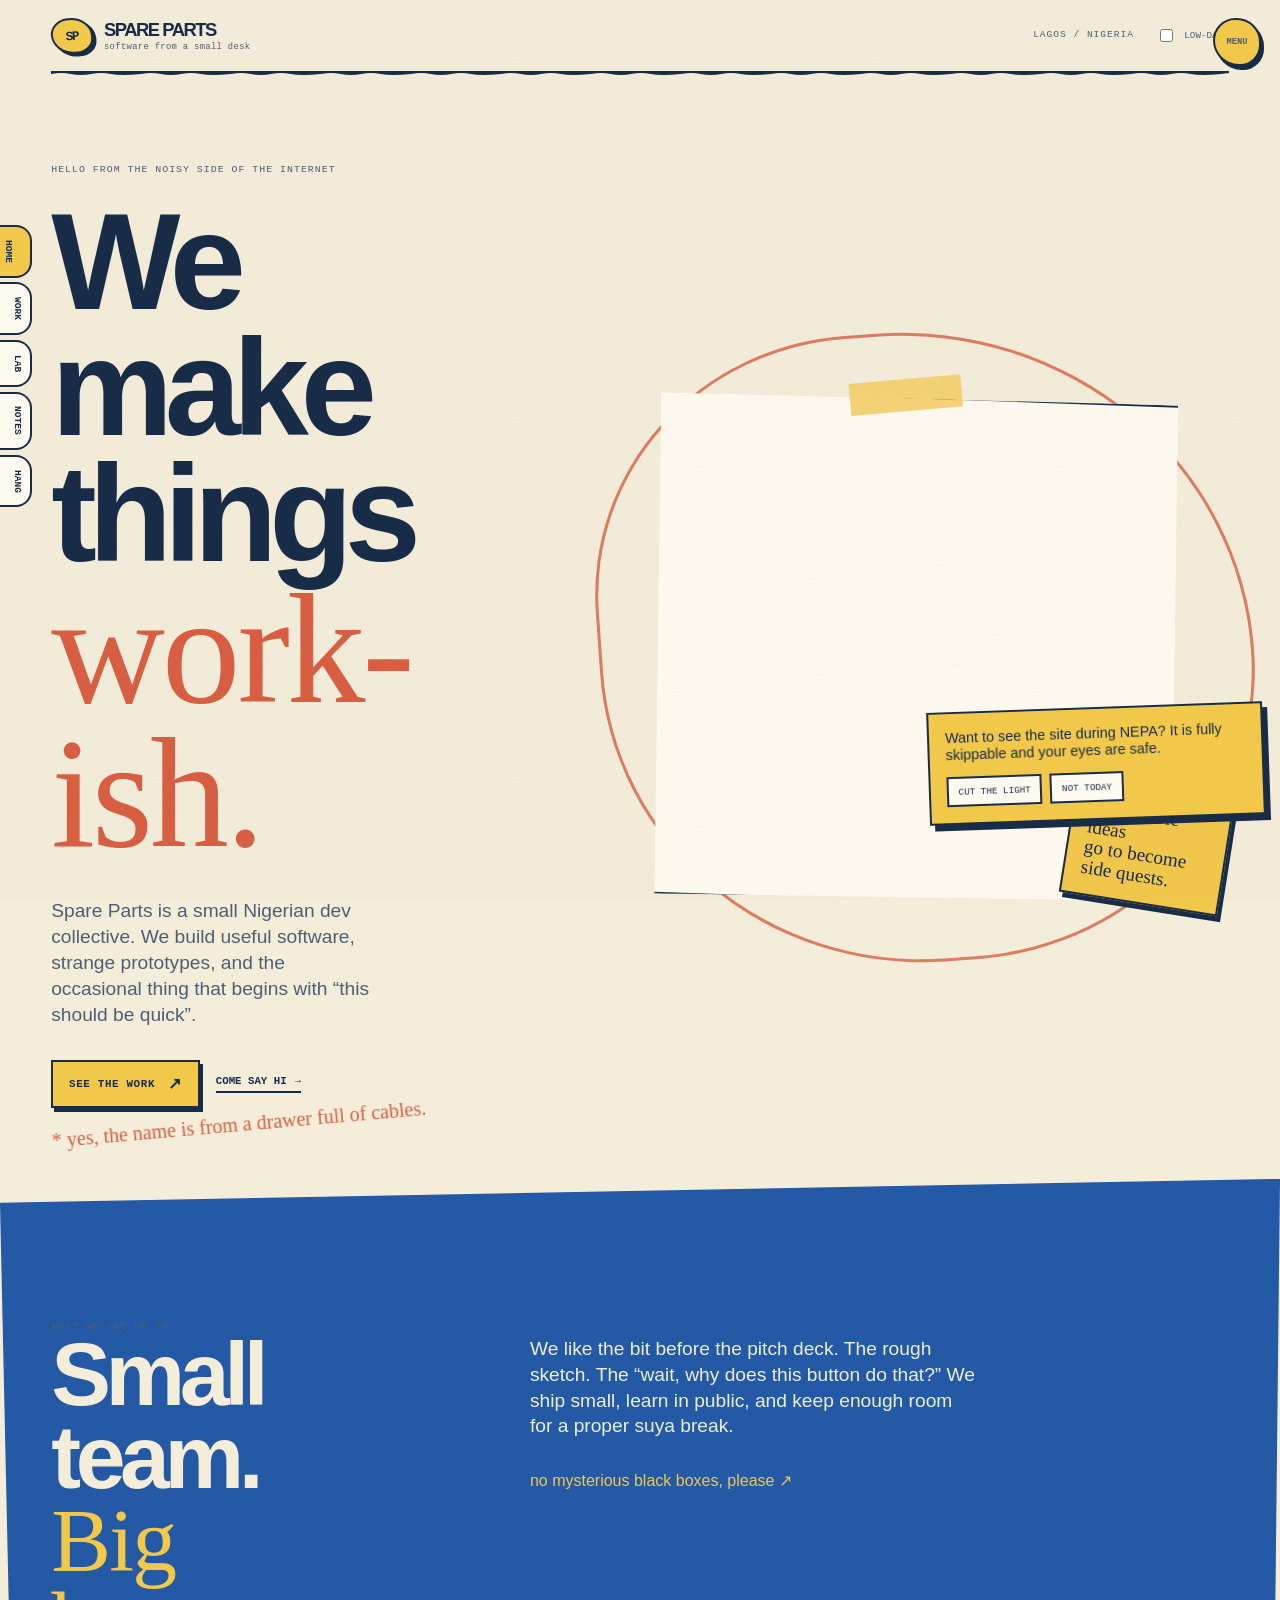
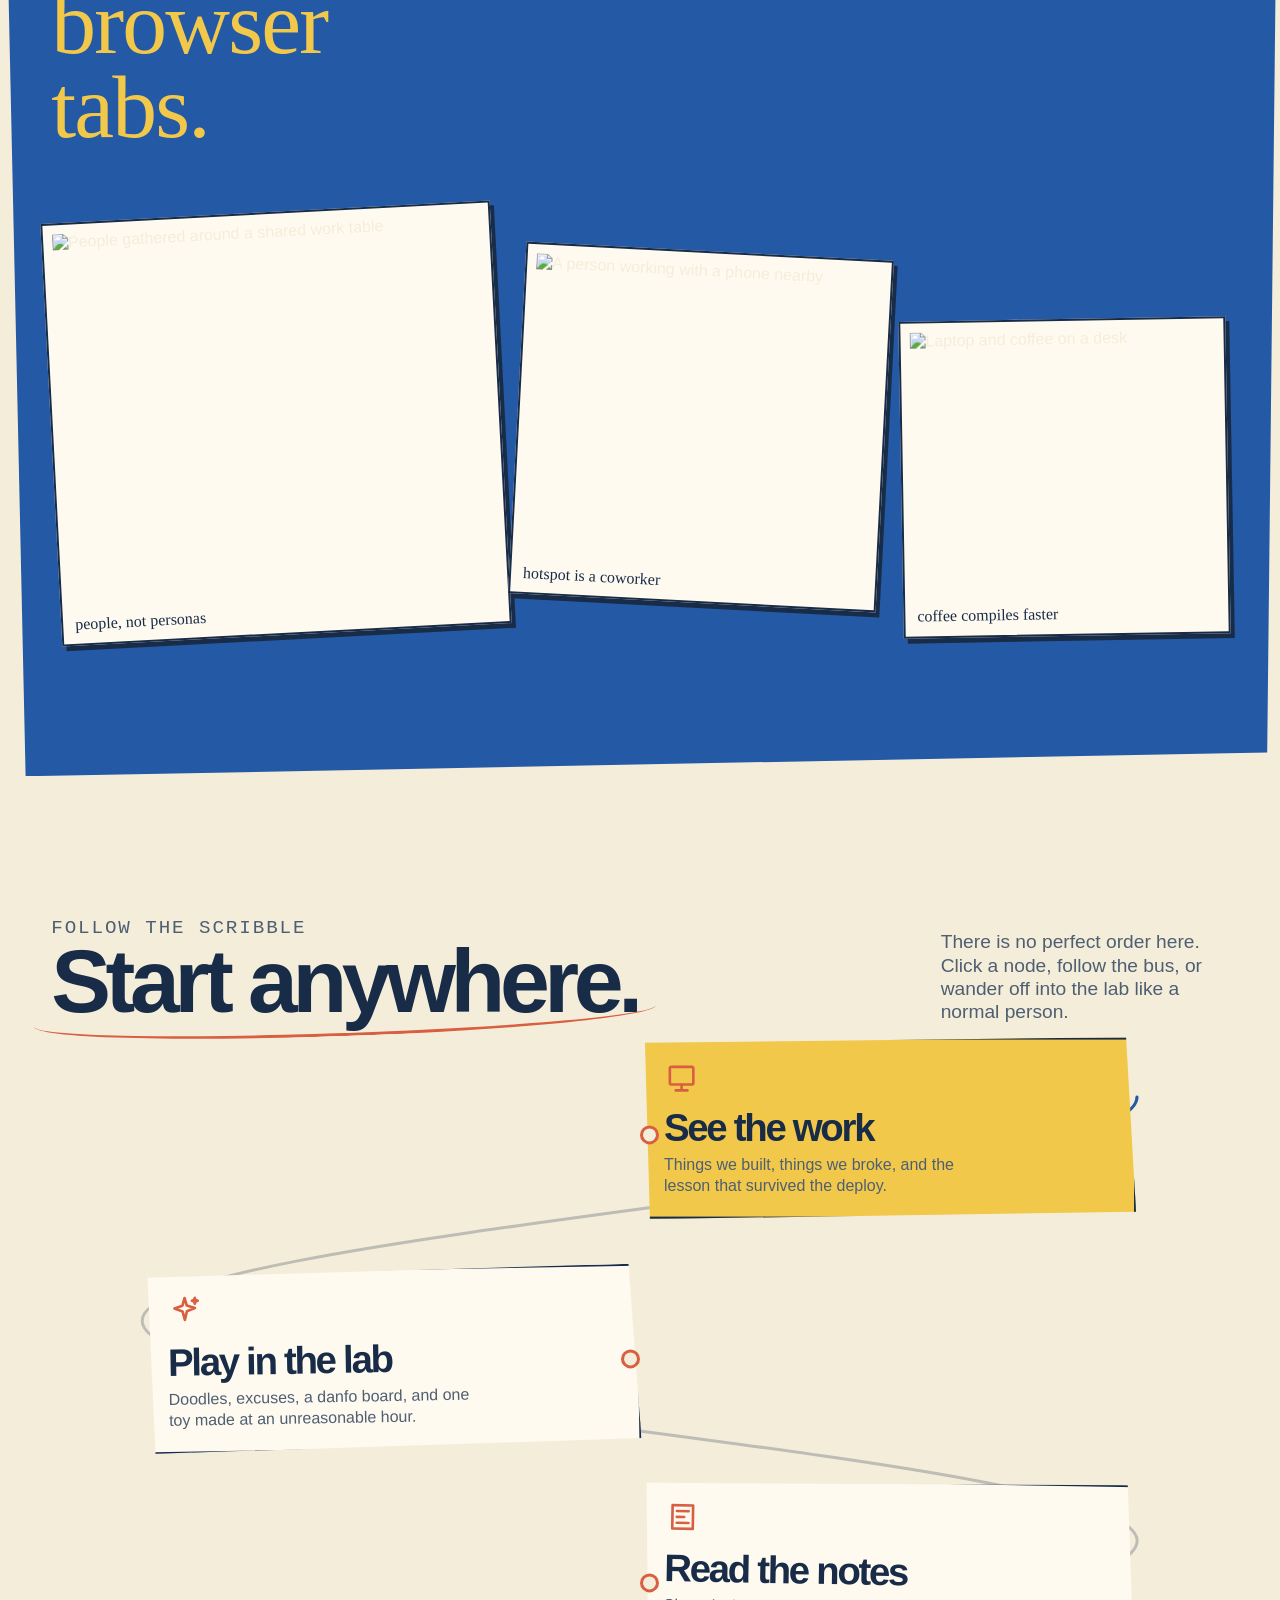
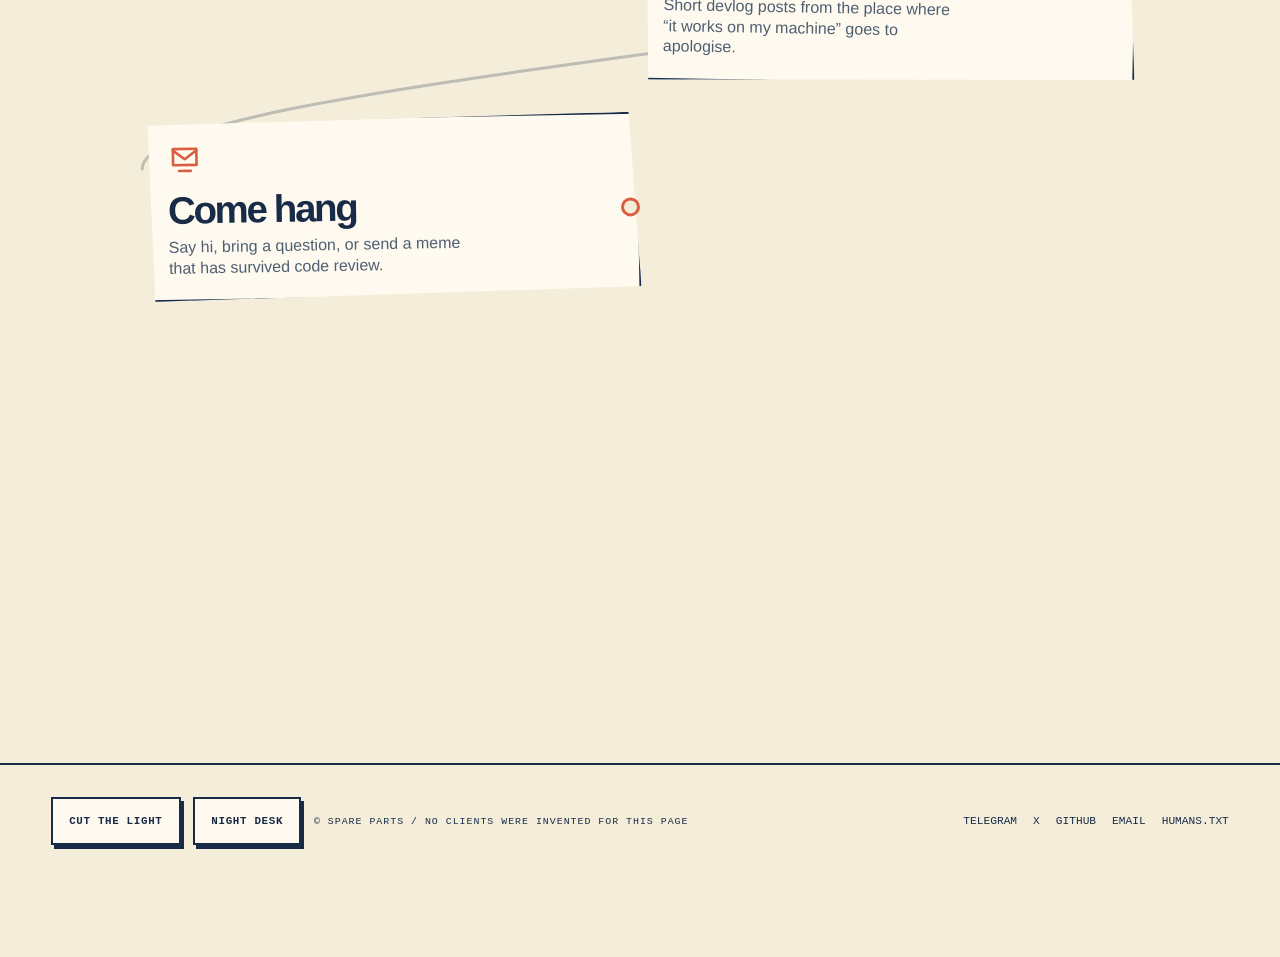
==== index.html @ e7345f29 "feat: add home page" ====
<!doctype html>
<html lang="en" data-page="home">
<head>
  <meta charset="utf-8">
  <meta name="viewport" content="width=device-width,initial-scale=1,viewport-fit=cover">

  <title>Spare Parts — a small dev collective</title>
  <meta name="description" content="Spare Parts is a small Nigerian dev collective making useful software and odd experiments.">
  <meta name="theme-color" content="#f5f1e8">
  <link rel="canonical" href="https://spareparts.dev/">

  <!-- Open Graph -->
  <meta property="og:type" content="website">
  <meta property="og:url" content="https://spareparts.dev/">
  <meta property="og:title" content="Spare Parts — software from a slightly messy desk">
  <meta property="og:description" content="A home on the internet for a small Nigerian dev collective.">
  <meta property="og:image" content="assets/media/photos/shared-table.webp">

  <!-- Twitter -->
  <meta name="twitter:card" content="summary_large_image">
  <meta name="twitter:title" content="Spare Parts — a small dev collective">
  <meta name="twitter:description" content="A home on the internet for a small Nigerian dev collective.">
  <meta name="twitter:image" content="assets/media/photos/shared-table.webp">

  <!-- Inline theme script — prevents flash of wrong theme -->
  <script>
    (function () {
      try {
        var KEY = "spare-parts:theme";
        var saved = localStorage.getItem(KEY);
        var system = matchMedia("(prefers-color-scheme: dark)").matches;
        var theme = (saved === "day" || saved === "night")
          ? saved
          : (system ? "night" : "day");
        document.documentElement.dataset.theme = theme;
        var meta = document.querySelector('meta[name="theme-color"]');
        if (meta) meta.setAttribute("content", theme === "night" ? "#0a0a0a" : "#f5f1e8");
        document.documentElement.classList.add("theme-ready");
      } catch (e) {}
    })();
  </script>

  <link rel="icon" href="assets/svg/mark.svg">
  <link rel="stylesheet" href="css/fonts.css">
  <link rel="stylesheet" href="css/tokens.css">
  <link rel="stylesheet" href="css/base.css">
  <link rel="stylesheet" href="css/layout.css">
  <link rel="stylesheet" href="css/components.css">
  <link rel="stylesheet" href="css/path.css">
  <link rel="stylesheet" href="css/nav.css">
  <link rel="stylesheet" href="css/doodles.css">

  <noscript>
    <style>
      .preloader { display: none !important; }
      .site-menu { display: none !important; }
      .data-media { display: none !important; }
    </style>
  </noscript>
</head>
<body>

  <svg class="svg-defs" aria-hidden="true" focusable="false" width="0" height="0" style="position:absolute">
    <defs>
      <filter id="roughen">
        <feTurbulence type="fractalNoise" baseFrequency=".025" numOctaves="2" result="noise"/>
        <feDisplacementMap in="SourceGraphic" in2="noise" scale="2"/>
      </filter>
    </defs>
  </svg>

  <div class="preloader" id="preloader" role="status" aria-live="polite">
    <div class="preloader__mark">SPARE PARTS</div>
    <p class="mono">booting the little desk</p>
  </div>

  <div class="site-grain" aria-hidden="true"></div>
  <a class="skip-link" href="#main">Skip to content</a>

  <header class="site-header">
    <a class="brand" href="index.html" aria-label="Spare Parts — home">
      <span class="brand-mark" aria-hidden="true">SP</span>
      <span>SPARE PARTS<small>software from a small desk</small></span>
    </a>
    <div class="header-aside">
      <span class="mono">LAGOS / NIGERIA</span>
      <label class="lowdata-control">
        <input id="lowDataToggle" type="checkbox">
        <span>low-data</span>
      </label>
      <button class="menu-button" id="menuButton" type="button"
              aria-expanded="false" aria-controls="siteMenu" aria-haspopup="true">
        menu
      </button>
    </div>
  </header>

  <nav class="tab-rail" aria-label="Main navigation">
    <a href="index.html" aria-current="page">home</a>
    <a href="work.html">work</a>
    <a href="lab.html">lab</a>
    <a href="notes.html">notes</a>
    <a href="hang.html">hang</a>
  </nav>

  <div class="site-menu" id="siteMenu" aria-hidden="true" role="dialog" aria-label="Site menu">
    <div class="site-menu__inner">
      <div>
        <p class="eyebrow">small dev collective / lagos</p>
        <p class="menu-intro">A desk, a few good people, and too many tabs open.</p>
      </div>
      <nav aria-label="Menu">
        <a href="index.html" aria-current="page">home</a>
        <a href="work.html">work</a>
        <a href="lab.html">lab</a>
        <a href="notes.html">notes</a>
        <a href="hang.html">hang</a>
      </nav>
      <div class="site-menu__footer">
        <span class="mono">built by humans / mostly after lunch</span>
        <a href="https://github.com/daddymaou/sparts" target="_blank" rel="noopener noreferrer">github ↗</a>
      </div>
    </div>
  </div>

  <main id="main" tabindex="-1">

    <!-- HERO -->
    <section class="container home-hero">
      <div class="home-hero__copy">
        <p class="eyebrow">hello from the noisy side of the internet</p>
        <h1>We make things <em>work-ish.</em></h1>
        <p class="body-copy">Spare Parts is a small Nigerian dev collective. We build useful software, strange prototypes, and the occasional thing that begins with “this should be quick”.</p>
        <div class="hero-actions">
          <a class="button button--primary magnetic" href="work.html">See the work <span aria-hidden="true">↗</span></a>
          <a class="text-link" href="hang.html">Come say hi <span aria-hidden="true">→</span></a>
        </div>
        <p class="margin-note">* yes, the name is from a drawer full of cables.</p>
      </div>
      <figure class="hero-photo">
        <div class="hero-photo__scribble"></div>
        <span class="hero-photo__tape"></span>
        <div class="hero-photo__frame">
          <video class="data-media"
                 data-src="assets/media/video/sorting-room.mp4"
                 poster="assets/media/posters/sorting-room.jpg"
                 muted loop playsinline preload="none"
                 aria-label="Muted video of a moving work surface">
            <noscript>
              <img src="assets/media/posters/sorting-room.jpg" alt="A moving work surface">
            </noscript>
          </video>
        </div>
        <figcaption class="hero-photo__note">the desk where<br>the sensible ideas<br>go to become side quests.</figcaption>
      </figure>
    </section>

    <!-- INTRO -->
    <section class="home-intro section-pad">
      <div class="container home-intro__grid">
        <div>
          <p class="eyebrow">what we are up to</p>
          <h2>Small team.<br><em>Big browser tabs.</em></h2>
        </div>
        <div class="home-intro__copy">
          <p class="body-copy">We like the bit before the pitch deck. The rough sketch. The “wait, why does this button do that?” We ship small, learn in public, and keep enough room for a proper suya break.</p>
          <p class="home-intro__scribble">no mysterious black boxes, please ↗</p>
        </div>
      </div>
      <div class="container home-media-strip">
        <figure>
          <img loading="lazy" src="assets/media/photos/shared-table.webp" width="1200" height="800" alt="People gathered around a shared work table">
          <figcaption>people, not personas</figcaption>
        </figure>
        <figure>
          <img loading="lazy" src="assets/media/photos/phone-hotspot.webp" width="1200" height="800" alt="A person working with a phone nearby">
          <figcaption>hotspot is a coworker</figcaption>
        </figure>
        <figure>
          <img loading="lazy" src="assets/media/photos/coffee-code.webp" width="1200" height="800" alt="Laptop and coffee on a desk">
          <figcaption>coffee compiles faster</figcaption>
        </figure>
      </div>
    </section>

    <!-- PATH / NODES -->
    <section class="container section-pad">
      <div class="page-hero__intro">
        <div>
          <p class="eyebrow">follow the scribble</p>
          <h2 class="scribble-underline">Start anywhere.</h2>
        </div>
        <p>There is no perfect order here. Click a node, follow the bus, or wander off into the lab like a normal person.</p>
      </div>

      <div class="path-wrap" id="pathWrap" tabindex="0" aria-label="Navigate the path">
        <svg class="path-svg" id="pathSvg" aria-hidden="true" focusable="false">
          <path class="path-line path-line--base" id="pathBase"></path>
          <path class="path-line path-line--progress" id="pathProgress"></path>
          <g class="path-bus" id="pathBus">
            <rect x="-18" y="-9" width="36" height="18" rx="4"></rect>
            <path d="M-11-3h4M-2-3h4M7-3h4M-12 7h4M8 7h4"></path>
            <circle cx="-9" cy="9" r="2.2"></circle>
            <circle cx="9" cy="9" r="2.2"></circle>
          </g>
        </svg>

        <div class="path-node" data-node="desk">
          <a class="path-node__card" href="work.html" aria-label="See the work">
            <div class="path-node__icon" aria-hidden="true">
              <svg viewBox="0 0 24 24"><rect x="4" y="5" width="16" height="12" rx="1"/><path d="M8 21h8M12 17v4"/></svg>
            </div>
            <h3>See the work</h3>
            <p>Things we built, things we broke, and the lesson that survived the deploy.</p>
          </a>
        </div>

        <div class="path-node" data-node="lab">
          <a class="path-node__card" href="lab.html" aria-label="Play in the lab">
            <div class="path-node__icon" aria-hidden="true">
              <svg viewBox="0 0 24 24"><path d="m12 3 1.5 5.2L19 10l-5.5 2.1L12 18l-1.5-5.9L5 10l5.5-1.8z"/><path d="m19 3 .5 1.5L21 5l-1.5.5L19 7l-.5-1.5L17 5l1.5-.5z"/></svg>
            </div>
            <h3>Play in the lab</h3>
            <p>Doodles, excuses, a danfo board, and one toy made at an unreasonable hour.</p>
          </a>
        </div>

        <div class="path-node" data-node="notes">
          <a class="path-node__card" href="notes.html" aria-label="Read the notes">
            <div class="path-node__icon" aria-hidden="true">
              <svg viewBox="0 0 24 24"><path d="M5 4h14v16H5z"/><path d="M8 8h8M8 12h5M8 16h8"/></svg>
            </div>
            <h3>Read the notes</h3>
            <p>Short devlog posts from the place where “it works on my machine” goes to apologise.</p>
          </a>
        </div>

        <div class="path-node" data-node="hang">
          <a class="path-node__card" href="hang.html" aria-label="Come hang">
            <div class="path-node__icon" aria-hidden="true">
              <svg viewBox="0 0 24 24"><path d="M4 5h16v11H4z"/><path d="m4 6 8 6 8-6M8 20h8"/></svg>
            </div>
            <h3>Come hang</h3>
            <p>Say hi, bring a question, or send a meme that has survived code review.</p>
          </a>
        </div>
      </div>
    </section>

  </main>

  <footer class="footer">
    <div class="footer__grid">
      <div class="footer__switches">
        <button class="button button--quiet" id="nepaToggle" type="button">cut the light</button>
        <button class="button button--quiet" id="themeToggle" type="button">night desk</button>
        <span class="mono">© spare parts / no clients were invented for this page</span>
      </div>
      <div class="footer__links">
        <a href="https://t.me/fwmoau" target="_blank" rel="noopener noreferrer">telegram</a>
        <a href="https://x.com/fwmaou" target="_blank" rel="noopener noreferrer">x</a>
        <a href="https://github.com/daddymaou/sparts" target="_blank" rel="noopener noreferrer">github</a>
        <a href="mailto:daddymaouu@gmail.com">email</a>
        <a href="humans.txt" rel="author">humans.txt</a>
      </div>
    </div>
  </footer>

  <script type="module" src="js/main.js"></script>
</body>
</html>
---- css/fonts.css ----
/* ================================================================= */
/* Fuzzy Bubbles — display font (headlines, preloader)               */
/* ================================================================= */

@font-face {
  font-family: "Fuzzy Bubbles";
  src: url("../fonts/fuzzy-bubbles.woff2") format("woff2");
  font-weight: 400;
  font-style: normal;
  font-display: swap;
  /* Latin-1 + Latin Extended-A + arrows (2190–21FF) */
  unicode-range:
    U+0000-00FF,
    U+0131,
    U+0152-0153,
    U+02BB-02BC,
    U+02C6,
    U+02DA,
    U+02DC,
    U+2000-206F,
    U+2070-209F,
    U+20A0-20CF,
    U+2100-214F,
    U+2190-21FF,
    U+2200-22FF;
}

@font-face {
  font-family: "Fuzzy Bubbles";
  src: url("../fonts/fuzzy-bubbles-700.woff2") format("woff2");
  font-weight: 700;
  font-style: normal;
  font-display: swap;
  unicode-range:
    U+0000-00FF,
    U+0131,
    U+0152-0153,
    U+02BB-02BC,
    U+02C6,
    U+02DA,
    U+02DC,
    U+2000-206F,
    U+2070-209F,
    U+20A0-20CF,
    U+2100-214F,
    U+2190-21FF,
    U+2200-22FF;
}

/* ================================================================= */
/* Gochi Hand — handwritten accent (em, figcaptions, scribbles)       */
/* ================================================================= */

@font-face {
  font-family: "Gochi Hand";
  src: url("../fonts/gochi-hand.woff2") format("woff2");
  font-weight: 400;
  font-style: normal;
  font-display: swap;
}

/* ================================================================= */
/* Nunito — body copy                                                 */
/* ================================================================= */

@font-face {
  font-family: "Nunito";
  src: url("../fonts/nunito.woff2") format("woff2");
  font-weight: 400;
  font-style: normal;
  /* Body copy: `optional` avoids FOUT and CLS. */
  font-display: optional;
}

@font-face {
  font-family: "Nunito";
  src: url("../fonts/nunito-700.woff2") format("woff2");
  font-weight: 700;
  font-style: normal;
  font-display: optional;
}

/* ================================================================= */
/* Martian Mono — code, eyebrows, small labels                        */
/* ================================================================= */

@font-face {
  font-family: "Martian Mono";
  src: url("../fonts/martian-mono.woff2") format("woff2");
  font-weight: 400;
  font-style: normal;
  font-display: swap;
}

/*
 * If martian-mono.woff2 is a variable font covering 400–700,
 * replace the above with:
 *
 *   @font-face {
 *     font-family: "Martian Mono";
 *     src: url("../fonts/martian-mono.woff2") format("woff2-variations");
 *     font-weight: 100 900;
 *     font-style: normal;
 *     font-display: swap;
 *   }
 *
 * Otherwise add an explicit 700 file:
 *
 *   @font-face {
 *     font-family: "Martian Mono";
 *     src: url("../fonts/martian-mono-700.woff2") format("woff2");
 *     font-weight: 700;
 *     font-display: swap;
 *   }
 */
---- css/tokens.css ----
/* ================================================================= */
/* Design tokens                                                     */
/* ================================================================= */

:root {
  color-scheme: light;

  /* ----------------------------------------------------------------- */
  /* Palette — light (day)                                             */
  /* ----------------------------------------------------------------- */

  --cream: #f4edda;
  --cream-soft: #ecf0ed;

  --paper: #fffaf0;
  --paper-deep: #e4d6b8;

  --ink: #182c48;
  --ink-soft: #4e5f72;

  --blue: #2459a6;
  --blue-dark: #16366c;

  --yellow: #f2c84b;
  --clay: #d95f42;
  --pink: #ed9b9e;
  --green: #8eae73;

  --line: rgba(24, 44, 72, 0.25);

  /* ----------------------------------------------------------------- */
  /* Fixed-contrast pairs — text that sits on saturated backgrounds.   */
  /* These do NOT change between themes; the background colors do.     */
  /* ----------------------------------------------------------------- */

  --on-yellow: #182c48;
  --on-pink: #182c48;
  --on-green: #182c48;
  --on-blue: #f4edda;

  /* ----------------------------------------------------------------- */
  /* Typography                                                        */
  /* ----------------------------------------------------------------- */

  --display: "Fuzzy Bubbles", "Trebuchet MS", sans-serif;
  --hand: "Gochi Hand", "Comic Sans MS", cursive;
  --body: "Nunito", "Trebuchet MS", sans-serif;
  --mono: "Martian Mono", "Courier New", monospace;

  /* ----------------------------------------------------------------- */
  /* Spacing + layout                                                  */
  /* ----------------------------------------------------------------- */

  --gutter: clamp(1.1rem, 4vw, 5rem);
  --max: 1380px;

  /* Optional spacing scale — adopt incrementally. */
  --space-xs: 0.4rem;
  --space-sm: 0.8rem;
  --space-md: 1.2rem;
  --space-lg: 2rem;
  --space-xl: 3rem;
  --space-2xl: 5rem;

  /* ----------------------------------------------------------------- */
  /* Motion                                                            */
  /* ----------------------------------------------------------------- */

  --ease: cubic-bezier(0.16, 1, 0.3, 1);
  --dur-fast: 0.2s;
  --dur: 0.35s;
  --dur-slow: 0.65s;

  /* ----------------------------------------------------------------- */
  /* Z-index scale (adopt incrementally across files)                  */
  /* ----------------------------------------------------------------- */

  --z-grain: 40;
  --z-header: 50;
  --z-tab-rail: 55;
  --z-menu: 58;
  --z-menu-button: 60;
  --z-readout: 70;
  --z-prompt: 80;
  --z-power-panel: 90;
  --z-nepa-overlay: 100;
  --z-terminal: 120;
  --z-preloader: 200;
}

/* ================================================================= */
/* Night theme                                                       */
/* ================================================================= */

:root[data-theme="night"] {
  color-scheme: dark;

  --cream: #182331;
  --cream-soft: #cbd5dd;

  --paper: #223247;
  --paper-deep: #111c2a;

  --ink: #f8e9c7;
  --ink-soft: #b4c0ca;

  --blue: #83b3e9;
  --blue-dark: #b0cff0;

  --yellow: #f2c84b;
  --clay: #f08666;
  --pink: #e8a0a6;
  --green: #abc985;

  --line: rgba(248, 233, 199, 0.24);
}

/* ================================================================= */
/* NEPA mode — layered on top of the current theme                   */
/* ================================================================= */

body.nepa {
  color-scheme: dark;

  --cream: #0e1722;
  --cream-soft: #b8c2ca;

  --paper: #162435;
  --paper-deep: #0b121c;

  --ink: #e7dbc0;
  --ink-soft: #99a7b1;

  --blue: #6c96c7;
  --blue-dark: #a2bedf;

  --yellow: #e8bd56;
  --clay: #cf6c52;
  --pink: #b57480;
  --green: #6b8a58;

  --line: rgba(231, 219, 192, 0.22);
}

/*
 * NEPA also needs to override the <html> background, because
 * `html { background: var(--cream) }` uses the :root value.
 * :has() is supported in all modern browsers (2023+).
 */
html:has(body.nepa) {
  --cream: #0e1722;
  background: #0e1722;
}

/* ================================================================= */
/* Reference: what NOT to include                                    */
/* ================================================================= */

/*
 * Do NOT add a `--rough: url("#roughen")` token unless you actually
 * apply `filter: var(--rough)` somewhere. HTML elements do not
 * reliably support SVG filter references in most browsers, and
 * unused tokens are confusing.
 *
 * Do NOT add per-theme `--on-yellow` overrides. Text on yellow is
 * always dark; the yellow background itself may shift, but the
 * contrast pair is fixed.
 */
---- css/base.css ----
/* ================================================================= */
/* View transitions (Chromium-only, opt-in)                          */
/* ================================================================= */

/*
 * Enables smooth cross-document transitions on navigation.
 * Removing this restores the default instant page loads.
 * If you see "AbortError: Transition was skipped" in the console,
 * delete this block.
 */
@view-transition {
  navigation: auto;
}

/* ================================================================= */
/* Horizontal overflow safety — prevents scroll on ALL pages         */
/* ================================================================= */

html {
  overflow-x: hidden;   /* fallback for older browsers */
  overflow-x: clip;     /* modern — doesn't break position: fixed */
}

body {
  overflow-x: hidden;   /* fallback */
  overflow-x: clip;     /* modern */
  max-width: 100%;
}

/* ================================================================= */
/* Reset                                                              */
/* ================================================================= */

*,
*::before,
*::after {
  box-sizing: border-box;
}

html {
  -webkit-text-size-adjust: 100%;
  scroll-behavior: auto; /* JS controls smooth scroll explicitly */
  background: var(--cream);
}

body {
  margin: 0;
  background-color: var(--cream);
  color: var(--ink);
  font-family: var(--body);
}

html.theme-ready body {
  transition: background-color 0.4s, color 0.4s;
}

/* iOS-safe scroll lock while menus/modals are open. */
body.is-locked {
  position: fixed;
  width: 100%;
  overflow: hidden;
}

a {
  color: inherit;
  text-decoration: none;
}

button,
input,
textarea,
select {
  font: inherit;
}

input,
textarea,
select {
  /* Prevent iOS Safari from zooming on focus. */
  font-size: max(16px, 1rem);
}

button {
  color: inherit;
  cursor: pointer;
}

img,
video {
  display: block;
  max-width: 100%;
  height: auto;
}

::selection {
  background: var(--yellow);
  color: var(--ink);
}

:focus-visible {
  outline: 3px solid var(--clay);
  outline-offset: 3px;
}

/* ================================================================= */
/* Typography                                                         */
/* ================================================================= */

h1,
h2,
h3,
p,
figure,
blockquote,
pre,
ul,
ol,
dl,
dd,
hr,
fieldset {
  margin: 0;
}

h1,
h2,
h3 {
  font-family: var(--display);
  font-weight: 700;
  line-height: 0.92;
  letter-spacing: -0.06em;
}

h2 {
  font-size: clamp(3rem, 7vw, 7.6rem);
}

em {
  font-family: var(--hand);
  font-style: normal;
  font-weight: 400;
  letter-spacing: -0.02em;
}

/* ================================================================= */
/* Layout helpers                                                     */
/* ================================================================= */

.container {
  width: min(calc(100% - 2 * var(--gutter)), var(--max));
  margin-inline: auto;
}

.section-pad {
  padding-block: clamp(4.5rem, 11vw, 11rem);
}

/* ================================================================= */
/* Typographic utilities                                              */
/* ================================================================= */

.eyebrow,
.mono {
  font-family: var(--mono);
  font-size: 0.62rem;
  line-height: 1.35;
  letter-spacing: 0.1em;
  text-transform: uppercase;
}

.eyebrow {
  color: var(--ink-soft);
}

.body-copy {
  max-width: 50ch;
  font-size: clamp(1.05rem, 1.5vw, 1.35rem);
  line-height: 1.35;
}

.scribble-underline {
  position: relative;
  display: inline-block;
}

.scribble-underline::after {
  content: "";
  position: absolute;
  left: -3%;
  right: -3%;
  bottom: -0.15em;
  height: 0.45em;
  border-bottom: 3px solid var(--clay);
  border-radius: 50%;
  transform: rotate(-2deg);
}

/* ================================================================= */
/* Accessibility helpers                                              */
/* ================================================================= */

.sr-only,
.skip-link,
.visually-hidden {
  position: absolute;
  width: 1px;
  height: 1px;
  padding: 0;
  margin: -1px;
  overflow: hidden;
  clip-path: inset(50%);
  white-space: nowrap;
  border: 0;
}

.skip-link:focus {
  width: auto;
  height: auto;
  margin: 1rem;
  padding: 0.7rem 1rem;
  clip-path: none;
  background: var(--ink);
  color: var(--cream);
  z-index: 100;
}

/* ================================================================= */
/* Site grain (decorative)                                            */
/* ================================================================= */

.site-grain {
  position: fixed;
  inset: 0;
  z-index: 40;
  pointer-events: none;
  opacity: 0.06;
  background-image: url("data:image/svg+xml,%3Csvg xmlns='http://www.w3.org/2000/svg' width='180' height='180'%3E%3Cfilter id='n'%3E%3CfeTurbulence type='fractalNoise' baseFrequency='.75' numOctaves='3' stitchTiles='stitch'/%3E%3C/filter%3E%3Crect width='100%25' height='100%25' filter='url(%23n)'/%3E%3C/svg%3E");
  mix-blend-mode: multiply;
}

@supports not (mix-blend-mode: multiply) {
  .site-grain {
    display: none;
  }
}

/* ================================================================= */
/* SVG defs sprite                                                    */
/* ================================================================= */

.svg-defs {
  position: absolute;
  width: 0;
  height: 0;
  overflow: hidden;
}

/* ================================================================= */
/* Preloader                                                          */
/* ================================================================= */

.preloader {
  position: fixed;
  inset: 0;
  z-index: 200;
  display: grid;
  place-items: center;
  background: var(--cream);
  transition: opacity 0.4s, visibility 0.4s;
}

:root[data-theme="night"] .preloader {
  background: var(--ink);
}

.preloader.is-done {
  opacity: 0;
  visibility: hidden;
  pointer-events: none;
}

.preloader__mark {
  font: 700 clamp(2rem, 7vw, 6rem) / 0.8 var(--display);
  color: var(--blue);
  transform: rotate(-4deg);
  animation: drop 0.7s var(--ease) both;
}

.preloader p {
  position: absolute;
  bottom: 2rem;
  color: var(--ink-soft);
}

@keyframes drop {
  from {
    opacity: 0;
    transform: translateY(-30px) rotate(-12deg);
  }
  to {
    opacity: 1;
    transform: rotate(-4deg);
  }
}

/* ================================================================= */
/* Reduced motion                                                     */
/* ================================================================= */

@media (prefers-reduced-motion: reduce) {
  *,
  *::before,
  *::after {
    animation-duration: 0.01ms !important;
    animation-iteration-count: 1 !important;
    transition-duration: 0.01ms !important;
    scroll-behavior: auto !important;
  }

  .site-grain {
    display: none;
  }
}
---- css/layout.css ----
/* ================================================================= */
/* Site header                                                       */
/* ================================================================= */

.site-header {
  /* FIXED: was `positionrelative` (missing colon) */
  position: relative;
  z-index: 50;
  width: min(calc(100% - 2 * var(--gutter)), var(--max));
  margin-inline: auto;
  padding-block: 1.1rem;
  display: flex;
  align-items: center;
  justify-content: space-between;
  border-bottom: 2px solid var(--ink);
}

/* Wavy hand-drawn border via pseudo-element — predictable sizing. */
.site-header::after {
  content: "";
  position: absolute;
  left: 0;
  right: 0;
  bottom: -4px;
  height: 4px;
  pointer-events: none;
  background: url("data:image/svg+xml,%3Csvg xmlns='http://www.w3.org/2000/svg' width='90' height='4'%3E%3Cpath d='M0 2Q10 0 20 2T40 2T60 2T90 2' fill='none' stroke='%23182c48' stroke-width='2'/%3E%3C/svg%3E") repeat-x;
}

.brand {
  display: flex;
  align-items: center;
  gap: 0.7rem;
  font: 700 1.15rem var(--display);
  letter-spacing: -0.08em;
}

.brand-mark {
  width: 2.6rem;
  height: 2.25rem;
  display: grid;
  place-items: center;
  background: var(--yellow);
  border: 2px solid var(--ink);
  border-radius: 45% 55% 42% 58%;
  transform: rotate(-5deg);
  font: 700 0.8rem var(--mono);
  box-shadow: 3px 3px 0 var(--ink);
}

.brand small {
  display: block;
  font: 400 0.55rem var(--mono); /* bumped from .48rem for legibility */
  letter-spacing: 0.04em;
  color: var(--ink-soft);
  margin-top: 0.1rem;
}

.header-aside {
  display: flex;
  align-items: center;
  gap: 1.4rem;
  color: var(--ink-soft);
}

.header-aside .mono {
  font-size: 0.6rem; /* bumped from .55rem */
}

/* ================================================================= */
/* Home hero                                                         */
/* ================================================================= */

.home-hero {
  /* vh fallback first, then svh override for modern browsers. */
  min-height: calc(100vh - 6rem);
  min-height: calc(100svh - 6rem);
  display: grid;
  grid-template-columns: minmax(0, 0.9fr) minmax(0, 1.1fr);
  align-items: center;
  gap: clamp(2rem, 6vw, 7rem);
  padding-block: clamp(3rem, 7vw, 7rem) 3rem;
}

.home-hero__copy {
  position: relative;
  z-index: 2;
}

.home-hero__copy h1 {
  font-size: clamp(4.5rem, 10.7vw, 11.8rem);
  max-width: 9ch;
  margin: 1.4rem 0 2rem;
  overflow-wrap: break-word;
}

.home-hero__copy h1 em {
  color: var(--clay);
  font-size: 1.15em;
}

.home-hero__copy .body-copy {
  color: var(--ink-soft);
  max-width: 30ch;
}

.hero-actions {
  display: flex;
  align-items: center;
  gap: 1rem;
  flex-wrap: wrap;
  margin-top: 2rem;
}

/* ================================================================= */
/* Hero photo                                                        */
/* ================================================================= */

.hero-photo {
  position: relative;
  min-height: 34rem;
  transform: rotate(2deg);
}

.hero-photo__frame {
  position: absolute;
  inset: 4% 8% 3% 4%;
  background: var(--paper);
  border: 2px solid var(--ink);
  padding: 0.8rem;
  box-shadow: 8px 9px 0 var(--ink);
  clip-path: polygon(1% 1%, 98% 0, 100% 98%, 3% 100%);
}

.hero-photo__frame img,
.hero-photo__frame video {
  width: 100%;
  height: 100%;
  object-fit: cover;
  filter: saturate(0.8) contrast(1.05);
}

.hero-photo__tape {
  position: absolute;
  z-index: 3;
  width: 7rem;
  height: 2rem;
  background: rgba(242, 200, 75, 0.7);
  top: 1%;
  left: 36%;
  transform: rotate(-7deg);
  mix-blend-mode: multiply;
}

.hero-photo__note {
  position: absolute;
  z-index: 4;
  right: -1%;
  bottom: 4%;
  width: 10rem;
  padding: 1rem;
  background: var(--yellow);
  border: 2px solid var(--ink);
  transform: rotate(7deg);
  box-shadow: 4px 5px 0 var(--ink);
  font: 1.2rem / 1.05 var(--hand);
}

.hero-photo__scribble {
  position: absolute;
  inset: -8% -4%;
  z-index: -1;
  border: 3px solid var(--clay);
  border-radius: 43% 57% 48% 52%;
  transform: rotate(-6deg);
  opacity: 0.8;
}

.margin-note {
  font: 1.25rem var(--hand);
  color: var(--clay);
  transform: rotate(-5deg);
}

/* ================================================================= */
/* Home intro (blue banner)                                          */
/* ================================================================= */

.home-intro {
  position: relative;
  background: var(--blue);
  color: var(--cream);
  clip-path: polygon(0 2%, 100% 0, 99% 98%, 2% 100%);
}

.home-intro__grid {
  display: grid;
  grid-template-columns: 0.7fr 1.3fr;
  gap: clamp(2rem, 8vw, 10rem);
  align-items: start;
}

.home-intro h2 { max-width: 12ch; }
.home-intro h2 em { color: var(--yellow); }

.home-intro__copy { padding-top: 1rem; }

.home-intro .body-copy {
  max-width: 42ch;
  /* Was #ecf0ed — keep if you don't have a token; use var(--cream-soft) if you add one. */
  color: #ecf0ed;
}

.home-intro__scribble {
  margin-top: 2rem;
  color: var(--yellow);
}

/* ================================================================= */
/* Media strip                                                       */
/* ================================================================= */

.home-media-strip {
  display: grid;
  grid-template-columns: 1.1fr 0.9fr 0.8fr;
  gap: 1rem;
  margin-top: 4rem;
  align-items: end;
}

.home-media-strip figure {
  position: relative;
  background: var(--paper);
  border: 2px solid var(--ink);
  padding: 0.55rem;
  box-shadow: 4px 5px 0 var(--ink);
}

.home-media-strip figure:nth-child(1) { transform: rotate(-3deg); }
.home-media-strip figure:nth-child(2) { transform: rotate(3deg); margin-bottom: 2rem; }
.home-media-strip figure:nth-child(3) { transform: rotate(-1deg); }

.home-media-strip img,
.home-media-strip video {
  width: 100%;
  aspect-ratio: 1.15;
  object-fit: cover;
}

.home-media-strip figcaption {
  padding: 0.6rem 0.2rem 0.1rem;
  font: 1rem var(--hand);
  color: var(--ink);
}

/* ================================================================= */
/* Page hero                                                         */
/* ================================================================= */

.page-hero {
  padding-block: clamp(4rem, 11vw, 10rem) 5rem;
  position: relative;
}

.page-hero h1 {
  font-size: clamp(5rem, 12vw, 13rem);
  max-width: 8ch;
  margin-top: 1rem;
  overflow-wrap: break-word;
}

.page-hero h1 em { color: var(--clay); }

.page-hero__intro {
  display: flex;
  justify-content: space-between;
  /* FIXED: `end` → `flex-end` for broader support. */
  align-items: flex-end;
  gap: 2rem;
}

.page-hero__intro p {
  max-width: 27ch;
  color: var(--ink-soft);
  font-size: 1.2rem;
  line-height: 1.2;
}

/* ================================================================= */
/* Grids used by notes / projects / hang                             */
/* ================================================================= */

.notes-grid {
  display: grid;
  grid-template-columns: repeat(12, 1fr);
  gap: 1.4rem;
}

.hang-grid {
  display: grid;
  grid-template-columns: 1fr 1.1fr;
  gap: clamp(2rem, 8vw, 9rem);
  align-items: start;
}

/* ================================================================= */
/* Footer                                                            */
/* ================================================================= */

.footer {
  padding: 2rem var(--gutter) 7rem;
  border-top: 2px solid var(--ink);
  position: relative;
}

.footer__grid {
  width: min(100%, var(--max));
  margin-inline: auto;
  display: flex;
  justify-content: space-between;
  align-items: center;
  gap: 2rem;
}

.footer__switches {
  display: flex;
  align-items: center;
  gap: 0.8rem;
  flex-wrap: wrap;
}

.footer__links {
  display: flex;
  gap: 1rem;
  flex-wrap: wrap;
  font: 0.7rem var(--mono);
  text-transform: uppercase;
}

/* ================================================================= */
/* Responsive                                                        */
/* ================================================================= */

@media (max-width: 900px) {
  /* Projects: switch to single column earlier than 767px. */
  .project-card,
  .project-card:nth-child(2),
  .project-card:nth-child(3),
  .project-card:nth-child(4) {
    grid-column: 1 / -1;
    margin-top: 0;
    transform: rotate(var(--tilt, 0deg));
  }

  /* Notes: two per row on tablet. */
  .note-card { grid-column: span 6; }
}

@media (max-width: 767px) {
  .header-aside .mono { display: none; }

  .home-hero {
    grid-template-columns: 1fr;
    min-height: auto;
    padding-block: 4rem 3rem;
  }

  .hero-photo { min-height: 24rem; }

  .home-intro__grid,
  .hang-grid { grid-template-columns: 1fr; }

  .home-media-strip { grid-template-columns: 1fr 1fr; }

  .home-media-strip figure:first-child { grid-column: span 2; }
  .home-media-strip figure:nth-child(2) { margin-bottom: 0; }

  .page-hero__intro { display: block; }
  .page-hero__intro p { margin-top: 1.5rem; }

  .footer__grid { display: block; }
  .footer__links { margin-top: 1.5rem; }

  /* Notes: one per row on phone. */
  .note-card { grid-column: span 12; }
}
---- css/components.css ----
/* ================================================================= */
/* Buttons                                                           */
/* ================================================================= */

.button {
  min-height: 3rem;
  display: inline-flex;
  align-items: center;
  justify-content: center;
  gap: 0.8rem;
  padding: 0.75rem 1rem;
  border: 2px solid var(--ink);
  font: 700 0.68rem var(--mono);
  text-transform: uppercase;
  letter-spacing: 0.06em;
  transition: transform 0.35s var(--ease), background-color 0.2s;
  box-shadow: 3px 4px 0 var(--ink);
}

.button:hover {
  transform: translate(-2px, -2px) rotate(-1deg);
}

.button--primary {
  background: var(--yellow);
  color: var(--on-yellow);
}

.button--quiet {
  background: var(--paper);
  color: var(--ink);
}

.button--outline {
  background: transparent;
  color: var(--ink);
}

.button span {
  font-size: 1rem;
}

/* ================================================================= */
/* Text link                                                         */
/* ================================================================= */

.text-link {
  display: inline-flex;
  align-items: center;
  gap: 0.5rem;
  border-bottom: 2px solid currentColor;
  padding-bottom: 0.2rem;
  font: 700 0.67rem var(--mono);
  text-transform: uppercase;
}

.text-link:hover {
  color: var(--clay);
}

/* ================================================================= */
/* Magnetic buttons — reads --mx / --my from motion.js               */
/* ================================================================= */

.magnetic {
  transform: translate(var(--mx, 0px), var(--my, 0px));
  transition: transform 0.18s ease-out;
  will-change: transform;
}

.button.magnetic:hover {
  transform: translate(var(--mx, 0px), var(--my, 0px)) rotate(-1deg);
}

/* ================================================================= */
/* Tape card                                                         */
/* ================================================================= */

.tape-card {
  position: relative;
  background: var(--paper);
  border: 2px solid var(--ink);
  padding: 1rem;
  box-shadow: 6px 7px 0 var(--ink);
  clip-path: polygon(0 1%, 98% 0, 100% 97%, 2% 100%);
}

.tape-card::before {
  content: "";
  position: absolute;
  z-index: 2;
  top: -1rem;
  left: 30%;
  width: 5rem;
  height: 1.7rem;
  background: rgba(242, 200, 75, 0.72);
  transform: rotate(-4deg);
  mix-blend-mode: multiply;
}

/* ================================================================= */
/* Project grid + cards                                              */
/* ================================================================= */

.project-grid {
  display: grid;
  grid-template-columns: repeat(12, 1fr);
  gap: 2rem;
  align-items: start;
}

.project-card {
  grid-column: span 6;
  position: relative;
  cursor: pointer;
  transition: transform 0.4s var(--ease);
  /* Tilt is applied by motion.js via --tilt. */
  transform: rotate(var(--tilt, 0deg));
}

.project-card:nth-child(2) {
  margin-top: 4rem;
}

.project-card:nth-child(3) {
  grid-column: 3 / span 5;
}

.project-card:nth-child(4) {
  grid-column: 8 / span 5;
  margin-top: 3rem;
}

.project-card:hover {
  transform: rotate(var(--tilt, 0deg)) translateY(-0.6rem);
}

.project-card:focus-visible {
  outline: 3px solid var(--clay);
  outline-offset: 6px;
}

.project-card__media {
  background: var(--paper-deep);
  padding: 0.5rem;
  margin-bottom: 1rem;
}

.project-card__media img,
.project-card__media video {
  width: 100%;
  aspect-ratio: 1.3;
  object-fit: cover;
  border: 1px solid var(--line);
}

.project-card h3 {
  font: 700 clamp(1.8rem, 3vw, 3rem) / 0.9 var(--display);
  margin-bottom: 0.7rem;
  overflow-wrap: break-word;
}

.project-card p {
  color: var(--ink-soft);
  line-height: 1.25;
  max-width: 32ch;
}

.project-link-note {
  display: block;
  margin-top: 1rem;
  color: var(--clay);
  font-size: 0.55rem;
}

/* ================================================================= */
/* Tag row                                                           */
/* ================================================================= */

.tag-row {
  display: flex;
  gap: 0.4rem;
  flex-wrap: wrap;
  margin-top: 1rem;
}

.tag {
  padding: 0.35rem 0.55rem;
  border: 1px solid var(--ink);
  border-radius: 47% 53% 45% 55%;
  font: 0.58rem var(--mono);
  text-transform: uppercase;
  background: var(--paper-deep);
  color: var(--ink);
}

/* ================================================================= */
/* Project dialog                                                    */
/* ================================================================= */

.project-dialog {
  width: min(680px, calc(100% - 2rem));
  border: 2px solid var(--ink);
  background: var(--paper);
  color: var(--ink);
  padding: 0;
  box-shadow: 10px 12px 0 var(--ink);
}

.project-dialog::backdrop {
  background: rgba(24, 44, 72, 0.55);
}

.project-dialog__inner {
  padding: 2rem;
}

.dialog-close {
  float: right;
  border: 2px solid var(--ink);
  background: var(--yellow);
  color: var(--on-yellow);
  width: 2.5rem;
  height: 2.5rem;
  font: 1.2rem var(--display);
  transition: transform 0.2s var(--ease);
}

.dialog-close:hover {
  transform: rotate(6deg) scale(1.05);
}

.dialog-close:focus-visible {
  outline: 3px solid var(--ink);
  outline-offset: 3px;
}

.project-dialog h2 {
  font-size: clamp(2.8rem, 7vw, 5rem);
  margin: 2rem 0 1rem;
  overflow-wrap: break-word;
}

.project-dialog p {
  font-size: 1.1rem;
  line-height: 1.35;
  color: var(--ink-soft);
  max-width: 48ch;
  margin-top: 1rem;
}

/* ================================================================= */
/* Filter pills (notes)                                              */
/* ================================================================= */

.sticker-filter {
  display: flex;
  gap: 0.6rem;
  flex-wrap: wrap;
  margin: 2rem 0;
}

.sticker-filter button {
  border: 2px solid var(--ink);
  background: var(--yellow);
  color: var(--on-yellow);
  border-radius: 47% 53% 55% 45%;
  padding: 0.45rem 0.8rem;
  font: 700 0.62rem var(--mono);
  text-transform: uppercase;
  transform: rotate(-2deg);
  transition: transform 0.2s var(--ease), background-color 0.2s;
}

.sticker-filter button:nth-child(2n) {
  transform: rotate(2deg);
  background: var(--pink);
  color: var(--on-pink);
}

.sticker-filter button[aria-pressed="true"] {
  background: var(--ink);
  color: var(--cream);
  transform: rotate(0) scale(1.06);
}

.sticker-filter button:focus-visible {
  outline: 3px solid var(--clay);
  outline-offset: 3px;
}

/* ================================================================= */
/* Note cards                                                        */
/* ================================================================= */

.note-card {
  grid-column: span 4;
  min-height: 17rem;
  padding: 1.3rem;
  background: var(--paper);
  border: 2px solid var(--ink);
  box-shadow: 5px 6px 0 var(--ink);
  transform: rotate(-1deg);
  transition: transform 0.3s var(--ease);
  cursor: pointer;
}

.note-card:nth-child(2n) {
  transform: rotate(2deg);
  background: var(--yellow);
  color: var(--on-yellow);
}

.note-card:nth-child(3n) {
  transform: rotate(-3deg);
  background: var(--pink);
  color: var(--on-pink);
}

.note-card:hover {
  transform: translateY(-0.5rem);
}

.note-card:focus-visible {
  outline: 3px solid var(--clay);
  outline-offset: 6px;
}

.note-card h3 {
  font-size: clamp(1.8rem, 3vw, 3rem);
  margin: 1rem 0;
  overflow-wrap: break-word;
}

.note-card p {
  color: inherit;
  opacity: 0.85;
  line-height: 1.35;
}

.note-card__meta {
  font: 0.6rem var(--mono);
  text-transform: uppercase;
}

.note-card__read {
  display: inline-block;
  margin-top: 1.3rem;
  border-bottom: 2px solid currentColor;
  font: 0.65rem var(--mono);
  text-transform: uppercase;
}

/* ================================================================= */
/* Photo contact sheet                                               */
/* ================================================================= */

.photo-contact-sheet {
  margin-top: 7rem;
  border-top: 2px solid var(--ink);
  padding-top: 1.2rem;
}

.photo-contact-sheet > div {
  display: grid;
  grid-template-columns: repeat(5, 1fr);
  gap: 0.8rem;
  margin-top: 1rem;
}

.photo-contact-sheet figure {
  background: var(--paper);
  border: 2px solid var(--ink);
  padding: 0.35rem;
  transform: rotate(-1deg);
  transition: transform 0.3s var(--ease);
}

.photo-contact-sheet figure:nth-child(3n) {
  transform: rotate(1.5deg);
}

.photo-contact-sheet figure:nth-child(4n) {
  transform: rotate(-2deg);
}

.photo-contact-sheet figure:hover {
  transform: rotate(0) scale(1.03);
}

.photo-contact-sheet img {
  width: 100%;
  aspect-ratio: 1;
  object-fit: cover;
}

.photo-contact-sheet figcaption {
  font: 0.72rem var(--hand);
  padding: 0.35rem 0.15rem;
  color: var(--ink);
}

/* ================================================================= */
/* Reading sheet                                                     */
/* ================================================================= */

.reading-sheet {
  max-width: 72ch;
  margin: 3rem auto;
  background: var(--paper);
  padding: clamp(1.5rem, 6vw, 5rem);
  border: 2px solid var(--ink);
  box-shadow: 7px 8px 0 var(--ink);
  background-image: url("data:image/svg+xml,%3Csvg xmlns='http://www.w3.org/2000/svg' width='40' height='40'%3E%3Cpath d='M0 39.5h40' stroke='%23182c48' stroke-opacity='.08'/%3E%3C/svg%3E");
}

.reading-sheet[hidden] {
  display: none;
}

.reading-sheet h2 {
  font-size: clamp(3rem, 7vw, 6rem);
  margin: 1rem 0 2rem;
  overflow-wrap: break-word;
}

.reading-sheet p {
  font-size: 1.18rem;
  line-height: 1.55;
  color: var(--ink-soft);
  margin-top: 1.3rem;
}

.reading-sheet .eyebrow {
  color: var(--clay);
  font-family: var(--mono);
  font-size: 0.62rem;
  text-transform: uppercase;
  letter-spacing: 0.1em;
}

/* ================================================================= */
/* Terminal                                                          */
/* ================================================================= */

.terminal {
  position: fixed;
  inset: 8% 8%;
  z-index: 120;
  display: none;
  flex-direction: column;
  background: #111a25;
  color: #dbe8da;
  border: 3px solid var(--yellow);
  box-shadow: 12px 14px 0 var(--ink);
  font-family: var(--mono);
}

.terminal.is-open {
  display: flex;
}

.terminal__bar {
  display: flex;
  justify-content: space-between;
  padding: 0.7rem;
  border-bottom: 1px solid #536579;
  color: var(--yellow);
  font-size: 0.65rem;
}

.terminal__output {
  overflow: auto;
  overflow-wrap: anywhere;
  word-break: break-word;
  flex: 1;
  padding: 1rem;
  white-space: pre-wrap;
  font-size: 0.75rem;
  line-height: 1.5;
}

.terminal__form {
  display: flex;
  gap: 0.5rem;
  border-top: 1px solid #536579;
  padding: 0.8rem;
}

.terminal__form span {
  color: var(--yellow);
}

.terminal__input {
  flex: 1;
  border: 0;
  background: transparent;
  color: #fff;
  outline: 0;
  font: inherit;
}

.terminal__input:focus-visible {
  outline: 2px dashed var(--yellow);
  outline-offset: 4px;
}

.terminal__hint {
  padding: 0.4rem 0.8rem;
  color: #8494a1;
  font-size: 0.58rem;
}

/* ================================================================= */
/* Contact form                                                      */
/* ================================================================= */

.contact-form {
  background: var(--paper);
  border: 2px solid var(--ink);
  padding: clamp(1.2rem, 4vw, 3rem);
  box-shadow: 7px 8px 0 var(--ink);
}

.contact-form .field {
  display: grid;
  gap: 0.4rem;
  margin-bottom: 1.2rem;
}

.contact-form label {
  font: 0.62rem var(--mono);
  text-transform: uppercase;
  color: var(--ink-soft);
}

.contact-form input,
.contact-form textarea,
.danfo-input {
  width: 100%;
  border: 0;
  border-bottom: 2px solid var(--ink);
  background: transparent;
  padding: 0.6rem 0;
  color: var(--ink);
  outline: 0;
}

.contact-form input:focus,
.contact-form textarea:focus {
  border-color: var(--clay);
}

.contact-form input:focus-visible,
.contact-form textarea:focus-visible,
.danfo-input:focus-visible {
  outline: 2px solid var(--clay);
  outline-offset: 2px;
}

.contact-form small {
  display: block;
  color: var(--clay);
  min-height: 1rem;
  font-size: 0.78rem;
}

/* ================================================================= */
/* Contact channel picker (revealed after valid submit)              */
/* ================================================================= */

.contact-channels {
  margin-top: 1.5rem;
  padding-top: 1.5rem;
  border-top: 2px dashed var(--line);
}

.contact-channels[hidden] {
  display: none;
}

.contact-channels__row {
  display: grid;
  grid-template-columns: repeat(2, 1fr);
  gap: 0.7rem;
  margin-top: 0.9rem;
}

@media (min-width: 480px) {
  .contact-channels__row {
    grid-template-columns: repeat(4, 1fr);
  }
}

.contact-channel {
  display: flex;
  flex-direction: column;
  align-items: center;
  justify-content: center;
  gap: 0.35rem;
  padding: 0.9rem 0.5rem;
  background: var(--paper);
  border: 2px solid var(--ink);
  border-radius: 0.6rem;
  box-shadow: 3px 3px 0 var(--ink);
  font: 700 0.62rem var(--mono);
  text-transform: uppercase;
  color: var(--ink);
  text-decoration: none;
  cursor: pointer;
  transition:
    transform 0.2s var(--ease),
    box-shadow 0.2s var(--ease),
    background-color 0.2s;
}

.contact-channel:hover {
  transform: translate(-2px, -2px);
  box-shadow: 5px 5px 0 var(--ink);
  background: var(--yellow);
  color: var(--on-yellow);
}

.contact-channel:focus-visible {
  outline: 3px solid var(--clay);
  outline-offset: 3px;
}

.contact-channel__icon {
  font-size: 1.3rem;
  line-height: 1;
}

/* Per-channel accent colors */
#channelWhatsApp {
  background: var(--green);
  color: var(--on-green);
}

#channelTelegram {
  background: var(--blue);
  color: var(--on-blue);
}

#channelX {
  background: var(--ink);
  color: var(--cream);
}

#channelEmail {
  background: var(--yellow);
  color: var(--on-yellow);
}

/* ================================================================= */
/* Map doodle                                                        */
/* ================================================================= */

.map-doodle {
  min-height: 24rem;
  border: 2px solid var(--ink);
  background: var(--green);
  position: relative;
  overflow: hidden;
  clip-path: polygon(5% 0, 95% 4%, 100% 90%, 2% 100%);
}

.map-doodle svg {
  position: absolute;
  inset: 8% 14%;
  width: 72%;
  height: 78%;
  fill: var(--yellow);
  stroke: var(--ink);
  stroke-width: 2;
}

.map-doodle__pin {
  position: absolute;
  left: 55%;
  top: 55%;
  font: 2rem var(--hand);
  color: var(--clay);
  transform: rotate(-8deg);
}

.map-note {
  margin-top: 1.5rem;
}

/* ================================================================= */
/* Responsive                                                        */
/* ================================================================= */

@media (max-width: 900px) {
  .project-card,
  .project-card:nth-child(2),
  .project-card:nth-child(3),
  .project-card:nth-child(4) {
    grid-column: 1 / -1;
    margin-top: 0;
  }

  .note-card {
    grid-column: span 6;
  }
}

@media (max-width: 767px) {
  .photo-contact-sheet > div {
    grid-template-columns: repeat(2, 1fr);
  }

  .note-card {
    grid-column: span 12;
  }

  .dialog-close {
    float: none;
    display: block;
    margin-left: auto;
    margin-bottom: 1rem;
  }
}
/* ================================================================= */
/* 404 page                                                          */
/* ================================================================= */

.error-hero {
  padding-block: clamp(4rem, 11vw, 10rem) 3rem;
}

.error-doodle {
  margin-top: 3rem;
  max-width: 32rem;
}

.error-doodle svg {
  width: 100%;
  height: auto;
  fill: none;
  stroke: var(--ink);
  stroke-width: 3;
  stroke-linecap: round;
  stroke-linejoin: round;
  filter: url("#roughen");
}

.error-link {
  display: block;
  color: inherit;
  text-decoration: none;
  transition: transform 0.3s var(--ease);
}

.error-link:hover {
  transform: translateY(-0.4rem);
}

.error-link:focus-visible {
  outline: 3px solid var(--clay);
  outline-offset: 4px;
}

.error-link figcaption {
  transition: color 0.2s;
}

.error-link:hover figcaption {
  color: var(--clay);
}
---- css/path.css ----
/* ================================================================= */
/* Path wrapper                                                      */
/* ================================================================= */

.path-wrap {
  position: relative;
  min-height: 75rem;
}

.path-svg {
  position: absolute;
  inset: 0;
  width: 100%;
  height: 100%;
  overflow: visible;
  pointer-events: none;
}

.path-line {
  fill: none;
  stroke-linecap: round;
  stroke-linejoin: round;
  stroke-width: 3;
}

.path-line--base {
  stroke: var(--line);
  stroke-dasharray: 2 13; /* dotted */
}

.path-line--progress {
  stroke: var(--blue);
  /*
   * NOTE: Do NOT set stroke-dasharray here.
   * JS computes the full length and uses stroke-dashoffset to
   * reveal the line progressively. Setting a fixed dasharray here
   * would break the reveal animation.
   */
}

/* ================================================================= */
/* Bus                                                               */
/* ================================================================= */

.path-bus {
  fill: var(--yellow);
  stroke: var(--ink);
  stroke-width: 1.5;
  transform-box: fill-box;
  transform-origin: center;
}

.path-bus path {
  fill: none;
  stroke: var(--ink);
  stroke-width: 1.5;
  stroke-linecap: round;
}

.path-bus circle {
  fill: var(--ink);
  stroke: none;
}

/* ================================================================= */
/* Path nodes                                                        */
/* ================================================================= */

.path-node {
  position: relative;
  z-index: 1;
  min-height: 14rem;
  display: grid;
  grid-template-columns: 1fr 1fr;
  align-items: center;
}

.path-node:nth-child(even) .path-node__card {
  grid-column: 2;
}

/* ================================================================= */
/* Node card — irregular shape without clipping the focus ring       */
/* ================================================================= */

.path-node__card {
  position: relative;
  width: min(100% - 2rem, 31rem);
  padding: 1.4rem 1.5rem;
  background: transparent; /* painted by ::before so clip-path doesn't clip focus */
  border: 0;
  box-shadow: none;
  cursor: pointer;
  transition: transform 0.4s var(--ease);
  /* NO clip-path here — keep the focus ring visible. */
}

/* Painted irregular card behind the content. */
.path-node__card::before {
  content: "";
  position: absolute;
  inset: 0;
  background: var(--paper);
  border: 2px solid var(--ink);
  box-shadow: 5px 6px 0 var(--blue);
  clip-path: polygon(1% 3%, 98% 0, 100% 96%, 2% 100%);
  z-index: -1;
  transition: background-color 0.2s;
}

.path-node:nth-child(odd) .path-node__card {
  justify-self: end;
  transform: rotate(-1deg);
}

.path-node:nth-child(even) .path-node__card {
  justify-self: start;
  transform: rotate(1deg);
}

/* Bumped specificity so hover beats nth-child. */
.path-node .path-node__card:hover,
.path-node.is-active .path-node__card {
  transform: translateY(-0.4rem) rotate(0);
}

.path-node .path-node__card:hover::before,
.path-node.is-active .path-node__card::before {
  background: var(--yellow);
}

.path-node__card:focus-visible {
  outline: 3px solid var(--clay);
  outline-offset: 4px;
}

/* Connection dot — lives on the parent so the card's clip-path
   doesn't hide it. */
.path-node::after {
  content: "";
  position: absolute;
  width: 1.2rem;
  height: 1.2rem;
  border: 3px solid var(--clay);
  border-radius: 50%;
  background: var(--cream);
  top: 50%;
  transform: translateY(-50%);
  pointer-events: none;
  z-index: 2;
}

.path-node:nth-child(odd)::after {
  right: 50%;
  /* sit just outside the card edge */
  margin-right: 0;
}

.path-node:nth-child(even)::after {
  left: 50%;
}

/* ================================================================= */
/* Node content                                                      */
/* ================================================================= */

.path-node__icon {
  width: 2.2rem;
  height: 2.2rem;
  color: var(--clay);
  margin-bottom: 1rem;
}

.path-node__icon svg {
  width: 100%;
  height: 100%;
  fill: none;
  stroke: currentColor;
  stroke-width: 1.8;
  stroke-linecap: round;
  stroke-linejoin: round;
}

.path-node h3 {
  font: 700 clamp(1.8rem, 3vw, 3.2rem) / 0.9 var(--display);
  margin-bottom: 0.6rem;
}

.path-node p {
  color: var(--ink-soft);
  line-height: 1.3;
  max-width: 34ch;
}

/* ================================================================= */
/* Debug dots                                                        */
/* ================================================================= */

.debug-dot {
  position: absolute;
  z-index: 3;
  width: 0.6rem;
  height: 0.6rem;
  border-radius: 50%;
  background: var(--clay);
  transform: translate(-50%, -50%);
  pointer-events: none;
}

/* ================================================================= */
/* Responsive                                                        */
/* ================================================================= */

@media (max-width: 767px) {
  .path-wrap {
    min-height: 120rem;
  }

  /*
   * Keep the SVG full-width. JS places points at x=16 on mobile;
   * shrinking the SVG to 2px wide breaks the path scaling.
   */
  .path-svg {
    /* no width override — stays 100% */
  }

  .path-node {
    display: block;
    min-height: 18rem;
    padding-left: 3rem;
  }

  .path-node:nth-child(even) .path-node__card,
  .path-node:nth-child(odd) .path-node__card {
    width: 100%;
    transform: none;
  }

  .path-node.is-active .path-node__card {
    transform: translateX(0.3rem);
  }

  /* Connection dot on mobile: on the left side, vertically centered. */
  .path-node::after {
    left: -1.3rem;
    right: auto;
    top: 50%;
  }

  .path-node:nth-child(odd)::after,
  .path-node:nth-child(even)::after {
    left: -1.3rem;
    right: auto;
  }
}
---- css/nav.css ----
/* ================================================================= */
/* Tab rail (vertical side navigation, desktop)                      */
/* ================================================================= */

.tab-rail {
  position: fixed;
  z-index: 55;
  left: 0;
  top: 25%;
  display: grid;
  gap: 0.3rem;
  transform: translateX(-0.25rem);
}

.tab-rail a {
  writing-mode: vertical-rl;
  padding: 0.8rem 0.45rem;
  background: var(--paper);
  border: 2px solid var(--ink);
  border-left: 0;
  border-radius: 0 1rem 1rem 0;
  font: 700 0.6rem var(--mono);
  text-transform: uppercase;
  transition: padding 0.3s var(--ease), background-color 0.2s;
}

.tab-rail a:hover {
  padding-right: 1rem;
  background: var(--yellow);
}

/* Current page gets a subtler resting state; hover is louder. */
.tab-rail a[aria-current="page"] {
  padding-right: 1rem;
  background: var(--yellow);
}

.tab-rail a:focus-visible {
  outline: 3px solid var(--clay);
  outline-offset: 4px;
}

/* ================================================================= */
/* Menu button                                                       */
/* ================================================================= */

.menu-button {
  position: fixed;
  z-index: 60;
  right: 1.2rem;
  top: 1.1rem;
  width: 3rem;
  height: 3rem;
  border: 2px solid var(--ink);
  border-radius: 48% 52% 45% 55%;
  background: var(--yellow);
  box-shadow: 3px 4px 0 var(--ink);
  font: 700 0.55rem var(--mono);
  text-transform: uppercase;
  transition: transform 0.2s var(--ease), box-shadow 0.2s var(--ease), background-color 0.2s;
}

.menu-button:hover {
  transform: translate(-2px, -2px);
  box-shadow: 5px 6px 0 var(--ink);
}

.menu-button[aria-expanded="true"] {
  background: var(--pink);
}

.menu-button:focus-visible {
  outline: 3px solid var(--ink);
  outline-offset: 3px;
}

/* ================================================================= */
/* Site menu (full-screen overlay)                                   */
/* ================================================================= */

.site-menu {
  position: fixed;
  inset: 0;
  z-index: 58;
  display: grid;
  place-items: center;
  background: var(--blue-dark);
  color: var(--cream);
  clip-path: inset(100% 0 0 0);
  pointer-events: none;
  transition: clip-path 0.65s var(--ease);
}

/*
 * FIXED: The corrected nav.js toggles aria-hidden, not a class.
 * React to [aria-hidden="false"] instead of .is-open so ARIA and
 * visual state stay in sync.
 */
.site-menu[aria-hidden="false"] {
  clip-path: inset(0);
  pointer-events: auto;
}

.site-menu__inner {
  width: min(calc(100% - 2 * var(--gutter)), var(--max));
  min-height: 72vh;
  min-height: 72svh;
  max-height: 100vh;
  overflow-y: auto;
  display: flex;
  flex-direction: column;
  justify-content: space-between;
}

.site-menu .menu-intro {
  max-width: 21ch;
  font: clamp(2.4rem, 5vw, 5.5rem) / 0.9 var(--display);
  margin-top: 1rem;
}

.site-menu nav {
  display: flex;
  gap: 1.2rem;
  flex-wrap: wrap;
  /* FIXED: `end` → `flex-end` */
  align-items: flex-end;
}

.site-menu nav a {
  font: clamp(2.2rem, 6vw, 7rem) / 0.85 var(--hand);
  color: var(--cream);
  transition: color 0.2s, transform 0.35s var(--ease);
}

.site-menu nav a:hover,
.site-menu nav a[aria-current="page"] {
  color: var(--yellow);
  transform: rotate(-4deg) translateY(-0.3rem);
}

.site-menu nav a:focus-visible {
  color: var(--yellow);
  outline: 3px solid var(--cream);
  outline-offset: 6px;
}

.site-menu__footer {
  display: flex;
  justify-content: space-between;
  gap: 2rem;
  border-top: 1px solid rgba(244, 237, 218, 0.4);
  padding-top: 1rem;
}

.site-menu__footer a {
  font: 0.65rem var(--mono);
  text-transform: uppercase;
}

.site-menu__footer a:focus-visible {
  outline: 2px solid var(--cream);
  outline-offset: 4px;
}

/* ================================================================= */
/* Low-data control + readout                                        */
/* ================================================================= */

.lowdata-control {
  display: flex;
  align-items: center;
  gap: 0.5rem;
  font: 0.58rem var(--mono);
  text-transform: uppercase;
}

.lowdata-control input {
  accent-color: var(--clay);
}

.lowdata-readout {
  position: fixed;
  z-index: 70;
  right: 1rem;
  top: 4.8rem;
  background: var(--yellow);
  border: 2px solid var(--ink);
  padding: 0.45rem 0.6rem;
  display: none;
  font: 0.58rem var(--mono);
  box-shadow: 3px 3px 0 var(--ink);
  transition: opacity 0.2s;
}

body.low-data .lowdata-readout {
  display: block;
}

/* ================================================================= */
/* Responsive                                                        */
/* ================================================================= */

@media (max-width: 767px) {
  .tab-rail {
    top: auto;
    bottom: 0;
    left: 0;
    right: 0;
    display: flex;
    justify-content: space-around;
    transform: none;
    background: var(--ink);
    padding:
      0.55rem calc(0.4rem + env(safe-area-inset-left))
      calc(0.55rem + env(safe-area-inset-bottom))
      calc(0.4rem + env(safe-area-inset-right));
    gap: 0.2rem;
  }

  .tab-rail a {
    writing-mode: horizontal-tb;
    border: 2px solid var(--cream);
    border-radius: 1rem;
    background: transparent;
    color: var(--cream);
    padding: 0.5rem 0.6rem;
    font-size: 0.5rem;
  }

  .tab-rail a[aria-current="page"],
  .tab-rail a:hover {
    background: var(--yellow);
    color: var(--ink);
    padding-right: 0.6rem;
  }

  .menu-button {
    right: 1rem;
    top: 1rem;
  }

  .site-menu {
    padding-bottom: 4.5rem;
  }

  .site-menu__inner {
    min-height: 80vh;
    min-height: 80svh;
  }

  .site-menu nav {
    display: grid;
    gap: 0.7rem;
    align-items: flex-end;
  }

  .site-menu nav a {
    font-size: 3.2rem;
  }

  .site-menu__footer {
    display: block;
  }

  .site-menu__footer a {
    display: block;
    margin-top: 1rem;
  }
}
---- css/doodles.css ----
/* ================================================================= */
/* Doodle wall                                                       */
/* ================================================================= */

.doodle-wall {
  position: relative;
  background: var(--paper);
  border: 2px solid var(--ink);
  box-shadow: 6px 7px 0 var(--ink);
  padding: 0.7rem;
  transform: rotate(-1deg);
}

.doodle-wall canvas {
  display: block;
  width: 100%;
  height: clamp(20rem, 55vh, 32rem);
  background-image: url("data:image/svg+xml,%3Csvg xmlns='http://www.w3.org/2000/svg' width='30' height='30'%3E%3Cpath d='M0 29.5h30M29.5 0v30' stroke='%23182c48' stroke-opacity='.1'/%3E%3C/svg%3E");
  touch-action: none;
  cursor: crosshair;
}

.toy-toolbar {
  display: flex;
  align-items: center;
  justify-content: space-between;
  gap: 1rem;
  padding: 0.7rem;
  border-top: 2px solid var(--ink);
  font: 0.6rem var(--mono);
  text-transform: uppercase;
}

.toy-toolbar button {
  border: 2px solid var(--ink);
  background: var(--yellow);
  padding: 0.45rem 0.6rem;
  font: 0.58rem var(--mono);
  text-transform: uppercase;
}

.toy-toolbar button:focus-visible {
  outline: 3px solid var(--clay);
  outline-offset: 3px;
}

/* ================================================================= */
/* Excuse box                                                        */
/* ================================================================= */

.excuse-box {
  padding: clamp(1.5rem, 4vw, 3rem);
  background: var(--pink);
  border: 2px solid var(--ink);
  box-shadow: 6px 7px 0 var(--ink);
  min-height: 16rem;
  display: flex;
  flex-direction: column;
  justify-content: space-between;
  transform: rotate(2deg);
}

/* Match both <blockquote> and the corrected <p> element. */
.excuse-box blockquote,
.excuse-box #excuseText {
  font: clamp(2rem, 5vw, 4.3rem) / 0.9 var(--hand);
  margin: 1rem 0;
}

/* ================================================================= */
/* Danfo board                                                       */
/* ================================================================= */

.danfo-board {
  overflow: hidden;
  background: var(--ink);
  color: var(--yellow);
  border: 4px solid var(--yellow);
  padding: 1.2rem 0;
  box-shadow: 6px 7px 0 var(--ink);
}

.danfo-marquee {
  white-space: nowrap;
  animation: marquee 20s linear infinite;
  font: 700 clamp(2.5rem, 7vw, 7rem) / 0.8 var(--display);
  letter-spacing: -0.08em;
}

@keyframes marquee {
  to { transform: translateX(-50%); }
}

/* ================================================================= */
/* Bug toy                                                           */
/* ================================================================= */

.bug-toy {
  display: grid;
  grid-template-columns: 1fr 1fr;
  gap: 1rem;
}

.bug-pile,
.bug-tray {
  min-height: 13rem;
  border: 2px dashed var(--ink);
  padding: 1rem;
}

.bug-tray { background: var(--green); }

.bug {
  display: inline-flex;
  align-items: center;
  gap: 0.5rem;
  margin: 0.35rem;
  padding: 0.5rem 0.7rem;
  border: 2px solid var(--ink);
  background: var(--yellow);
  border-radius: 48% 52% 44% 56%;
  font: 0.65rem var(--mono);
  cursor: grab;
}

.bug.is-fixed {
  background: var(--paper);
  text-decoration: line-through;
  /* Keep cursor: grab — the corrected lab.js allows dragging back. */
}

.bug:focus-visible {
  outline: 3px solid var(--clay);
  outline-offset: 3px;
}

/* ================================================================= */
/* NEPA overlay + prompt                                             */
/* ================================================================= */

.nepa-overlay {
  position: fixed;
  z-index: 100;
  inset: 0;
  pointer-events: none;
  display: none;
  background: rgba(0, 0, 0, 0.84);
  -webkit-mask-image: radial-gradient(
    circle clamp(6rem, 20vw, 9rem)
    at var(--torch-x, 50%) var(--torch-y, 50%),
    transparent 0 75%, #000 100%
  );
  mask-image: radial-gradient(
    circle clamp(6rem, 20vw, 9rem)
    at var(--torch-x, 50%) var(--torch-y, 50%),
    transparent 0 75%, #000 100%
  );
}

body.nepa .nepa-overlay { display: block; }

.nepa-prompt {
  position: fixed;
  z-index: 80;
  right: 1rem;
  bottom: 5rem;
  width: min(21rem, calc(100% - 2rem));
  background: var(--yellow);
  border: 2px solid var(--ink);
  padding: 1rem;
  box-shadow: 5px 6px 0 var(--ink);
  transform: rotate(-2deg);
}

.nepa-prompt p {
  font-size: 0.9rem;
  line-height: 1.2;
  margin-bottom: 0.8rem;
}

.nepa-prompt__actions {
  display: flex;
  gap: 0.5rem;
  align-items: center;
}

.nepa-prompt button {
  padding: 0.45rem 0.6rem;
  border: 2px solid var(--ink);
  background: var(--paper);
  font: 0.58rem var(--mono);
  text-transform: uppercase;
}

.nepa-prompt button:focus-visible {
  outline: 3px solid var(--ink);
  outline-offset: 3px;
}

/* ================================================================= */
/* Power panel — driven by [hidden], not display                     */
/* ================================================================= */

.power-panel {
  position: fixed;
  z-index: 90;
  inset: auto 1rem 5rem auto;
  width: min(23rem, calc(100% - 2rem));
  background: var(--paper);
  border: 2px solid var(--ink);
  padding: 1rem;
  box-shadow: 6px 7px 0 var(--ink);
}

/* Only hidden when the [hidden] attribute is present.
   This matches the corrected nepa.js, which uses panel.hidden = true/false. */
.power-panel[hidden] { display: none; }

.power-panel h3 { font-size: 2rem; }

.power-panel p {
  color: var(--ink-soft);
  line-height: 1.25;
  margin: 0.5rem 0 1rem;
}

.power-button {
  border: 2px solid var(--ink);
  background: var(--yellow);
  padding: 0.7rem;
  width: 100%;
  font: 700 0.65rem var(--mono);
  text-transform: uppercase;
}

.power-button:focus-visible {
  outline: 3px solid var(--clay);
  outline-offset: 3px;
}

/* ================================================================= */
/* Responsive                                                        */
/* ================================================================= */

@media (max-width: 767px) {
  .doodle-wall canvas { height: 20rem; }
  .bug-toy { grid-template-columns: 1fr; }
  .nepa-overlay {
    -webkit-mask-image: radial-gradient(
      circle 7rem at var(--torch-x, 50%) var(--torch-y, 50%),
      transparent 0 75%, #000 100%
    );
    mask-image: radial-gradient(
      circle 7rem at var(--torch-x, 50%) var(--torch-y, 50%),
      transparent 0 75%, #000 100%
    );
  }
}

/* ================================================================= */
/* Card tilt — driven by --tilt from motion.js                        */
/* ================================================================= */

/* Option A: keep JS-driven tilt (recommended if you want
   deterministic pseudo-random angles per card). */
.project-card,
.note-card,
.home-media-strip figure {
  transform: rotate(var(--tilt, 0deg));
}

.project-card:hover,
.note-card:hover {
  transform: rotate(var(--tilt, 0deg)) translateY(-0.6rem);
}

/* Option B: remove the JS tilt from motion.js and use only the
   nth-child rotations in components.css. (Pick one, not both.) */
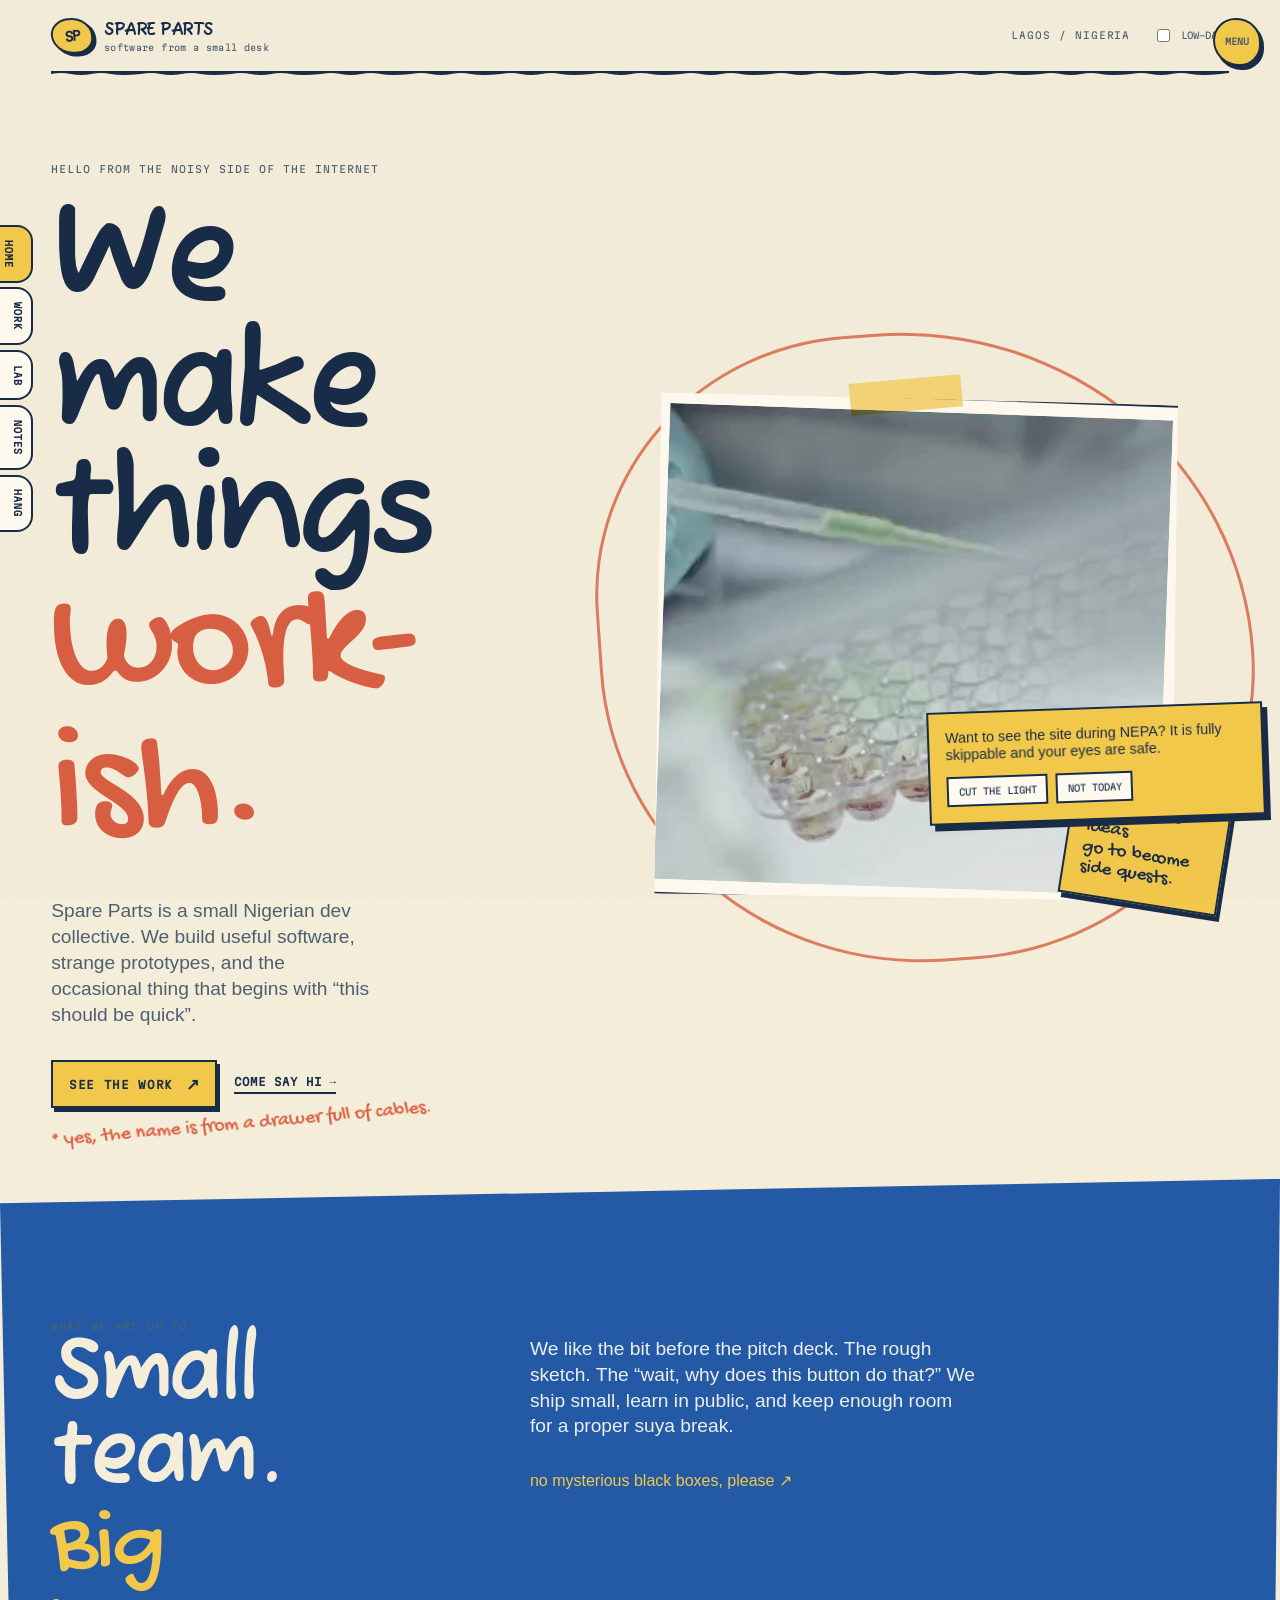
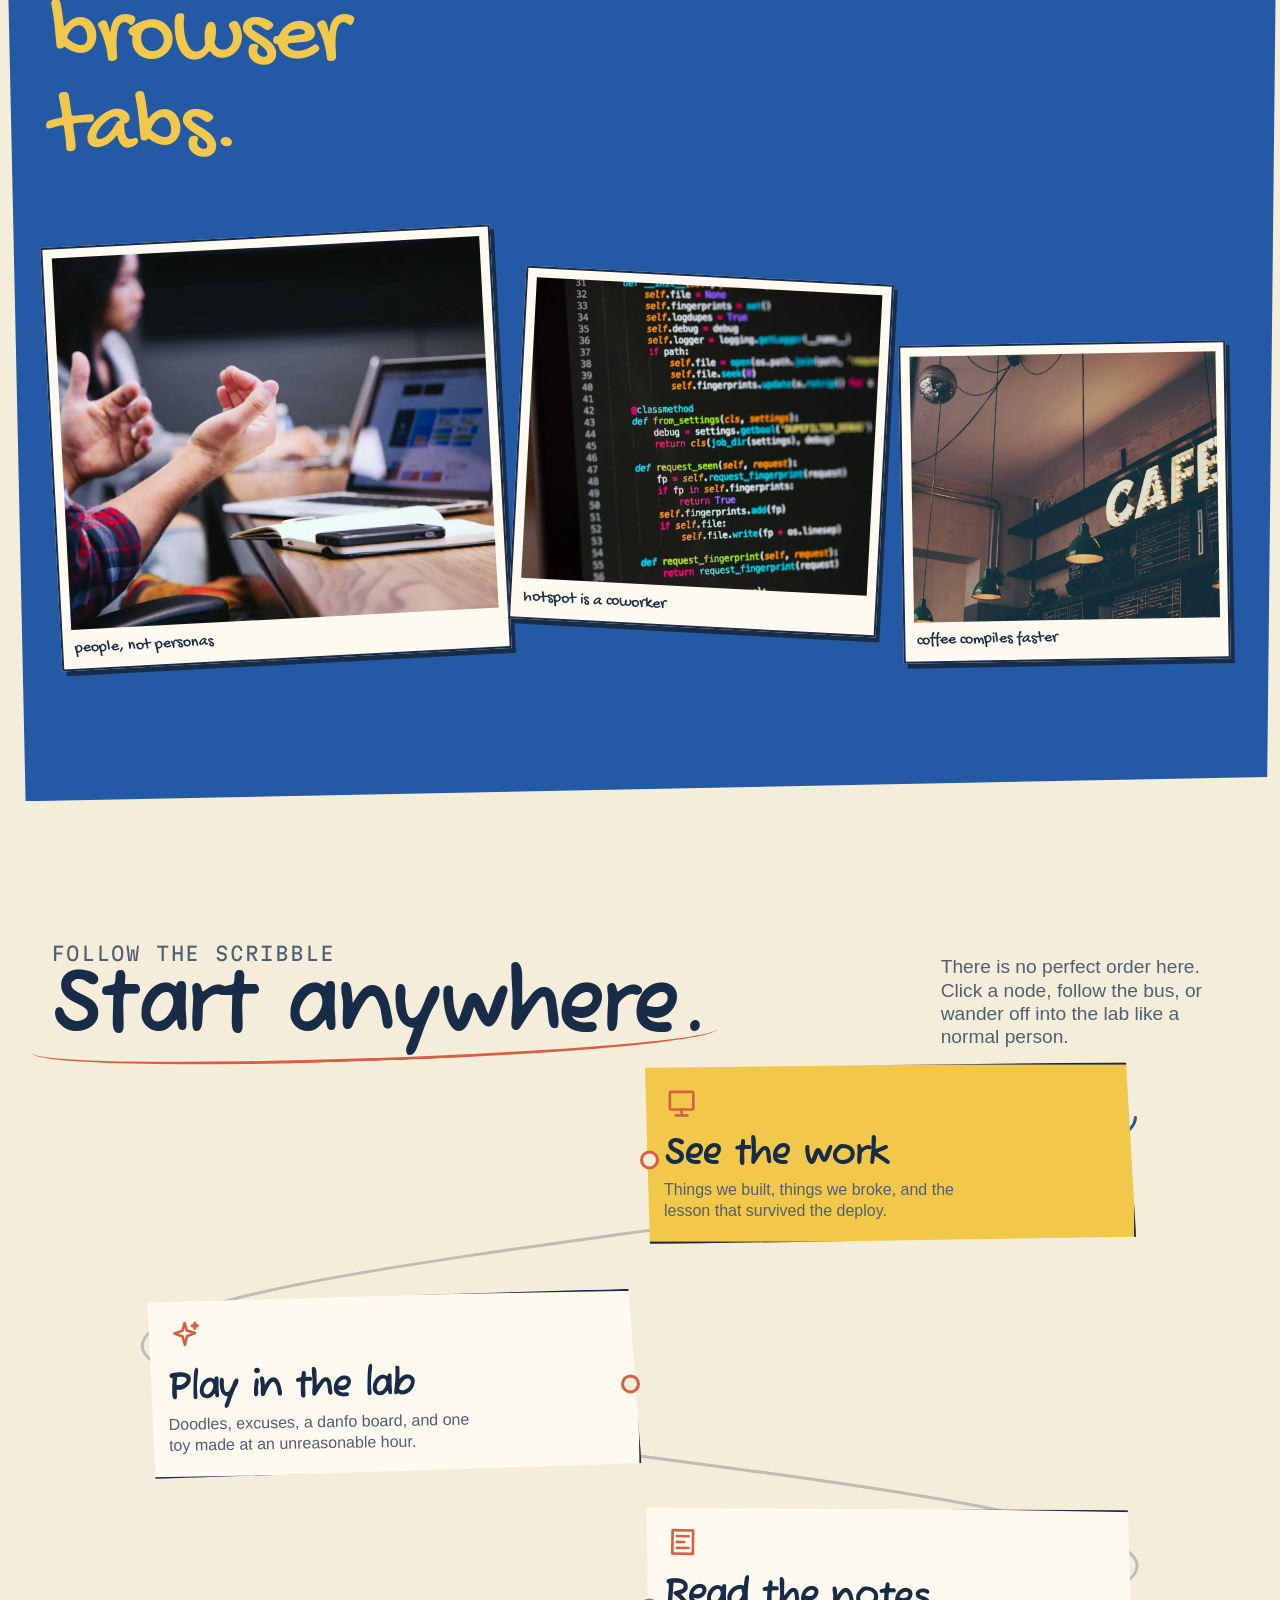
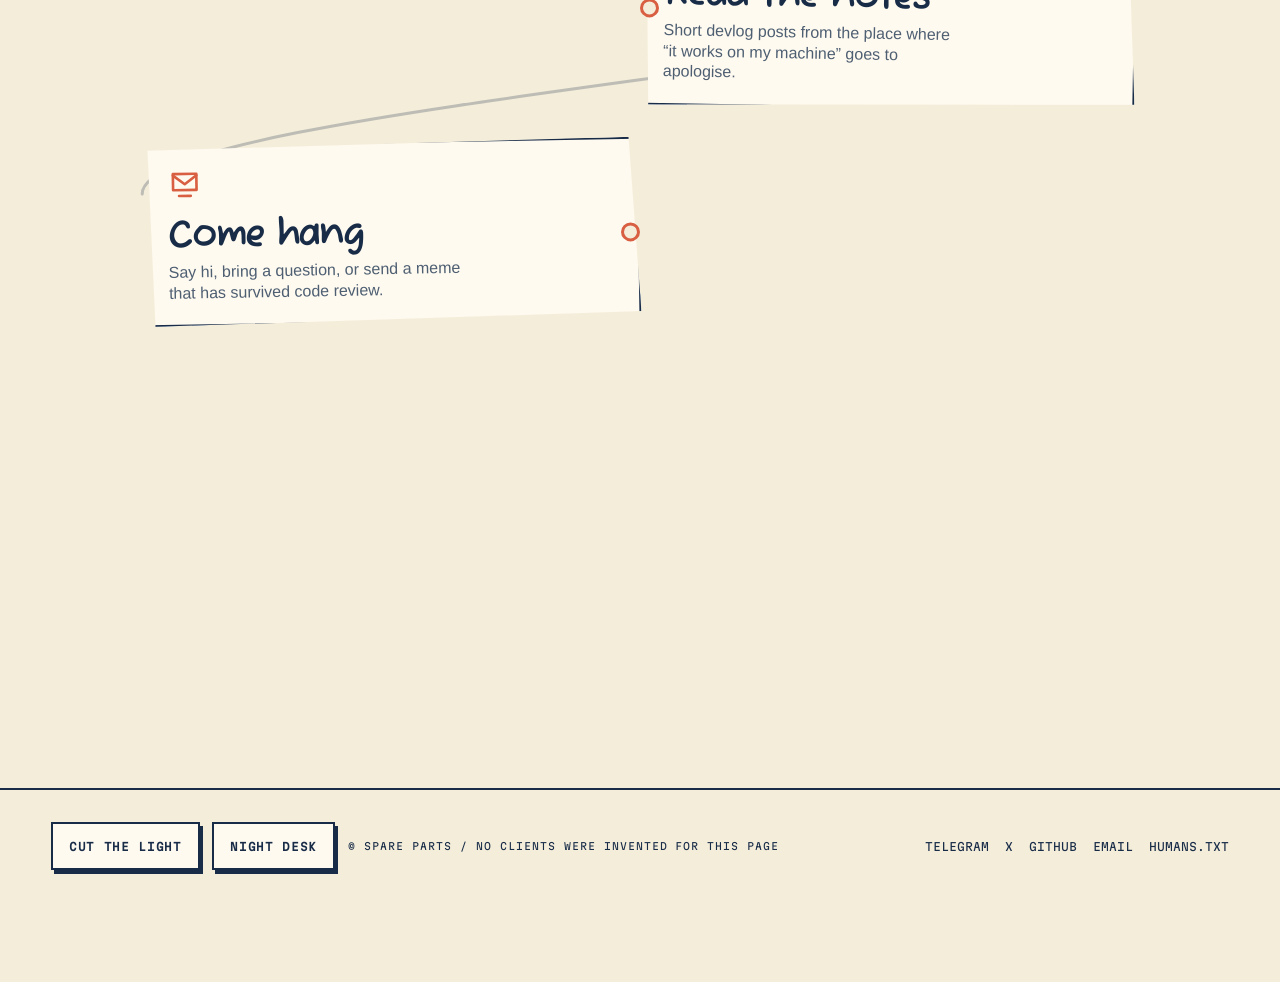
==== commit f31816f4: "chore: update domain to github pages URL" ====
--- a/index.html
+++ b/index.html
@@ -7,11 +7,11 @@
   <title>Spare Parts — a small dev collective</title>
   <meta name="description" content="Spare Parts is a small Nigerian dev collective making useful software and odd experiments.">
   <meta name="theme-color" content="#f5f1e8">
-  <link rel="canonical" href="https://spareparts.dev/">
+  <link rel="canonical" href="https://daddymaou.github.io/sparts/">
 
   <!-- Open Graph -->
   <meta property="og:type" content="website">
-  <meta property="og:url" content="https://spareparts.dev/">
+  <meta property="og:url" content="https://daddymaou.github.io/sparts/">
   <meta property="og:title" content="Spare Parts — software from a slightly messy desk">
   <meta property="og:description" content="A home on the internet for a small Nigerian dev collective.">
   <meta property="og:image" content="assets/media/photos/shared-table.webp">
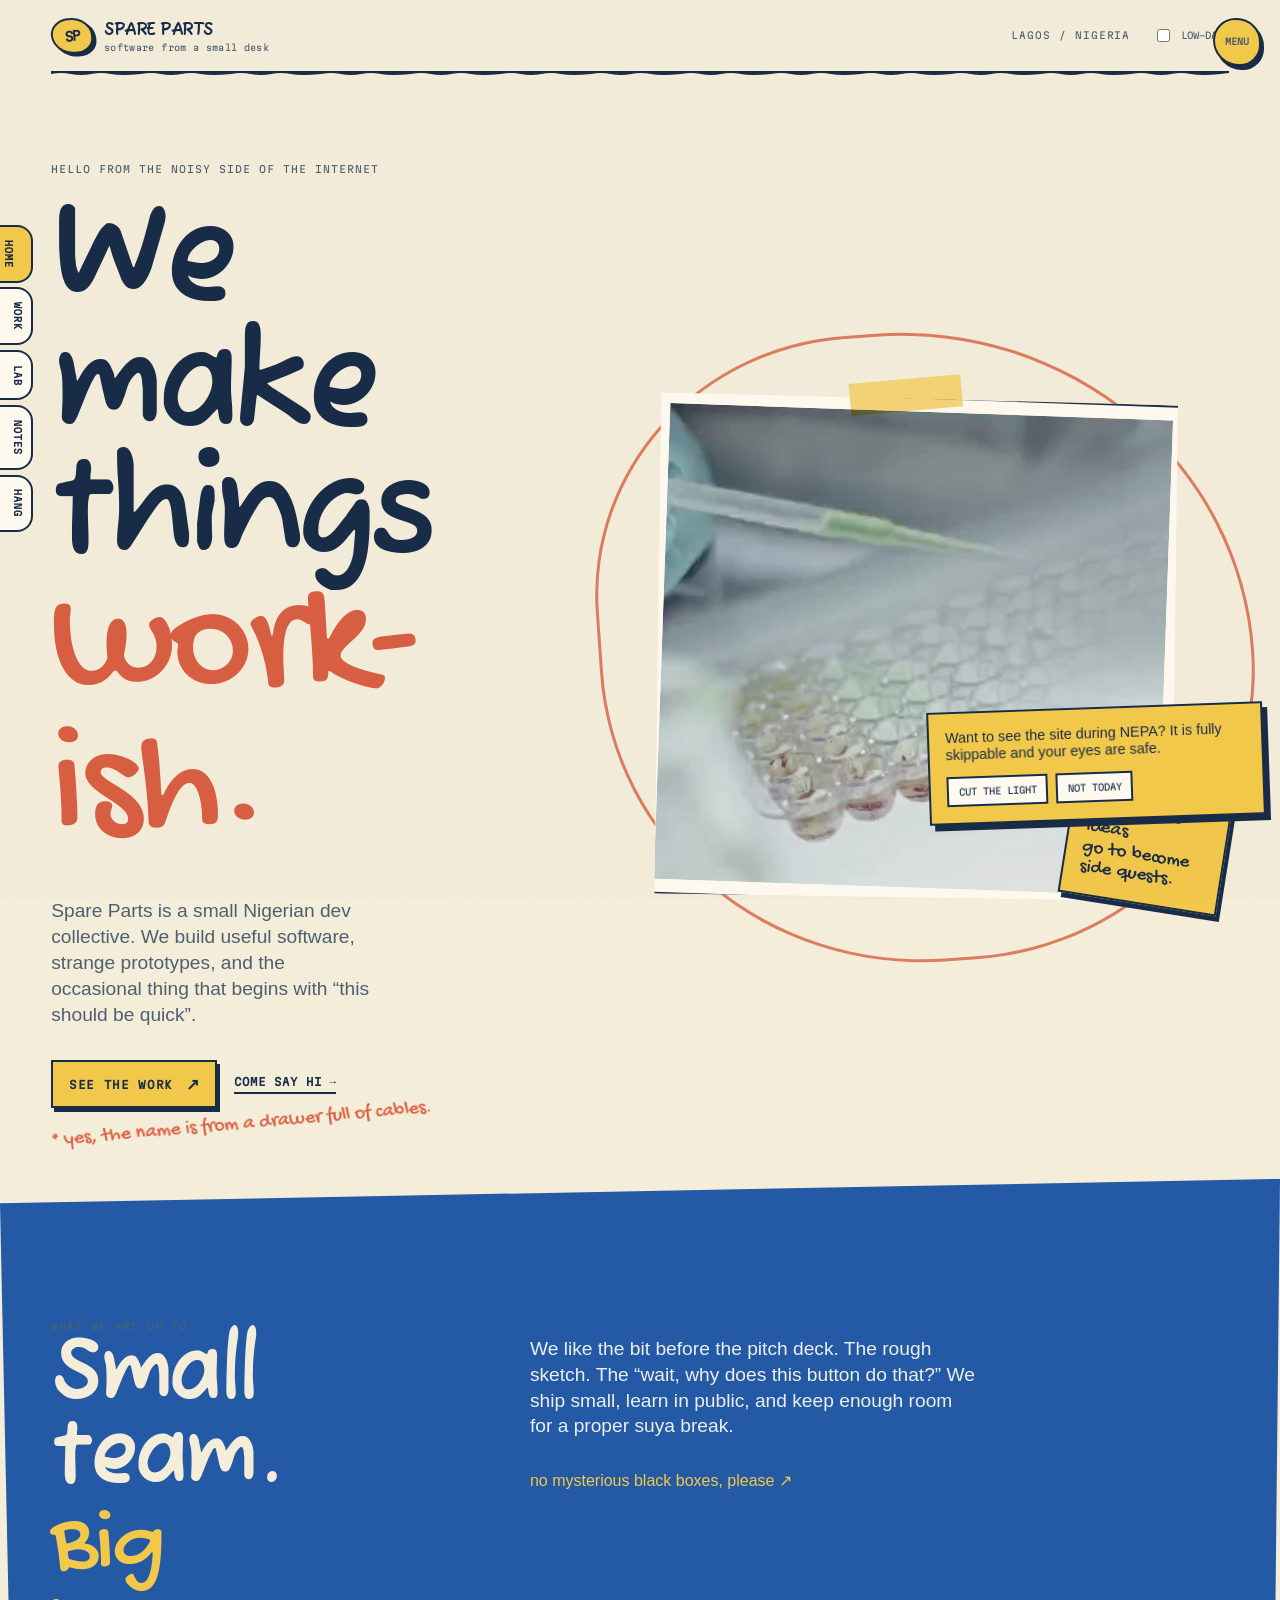
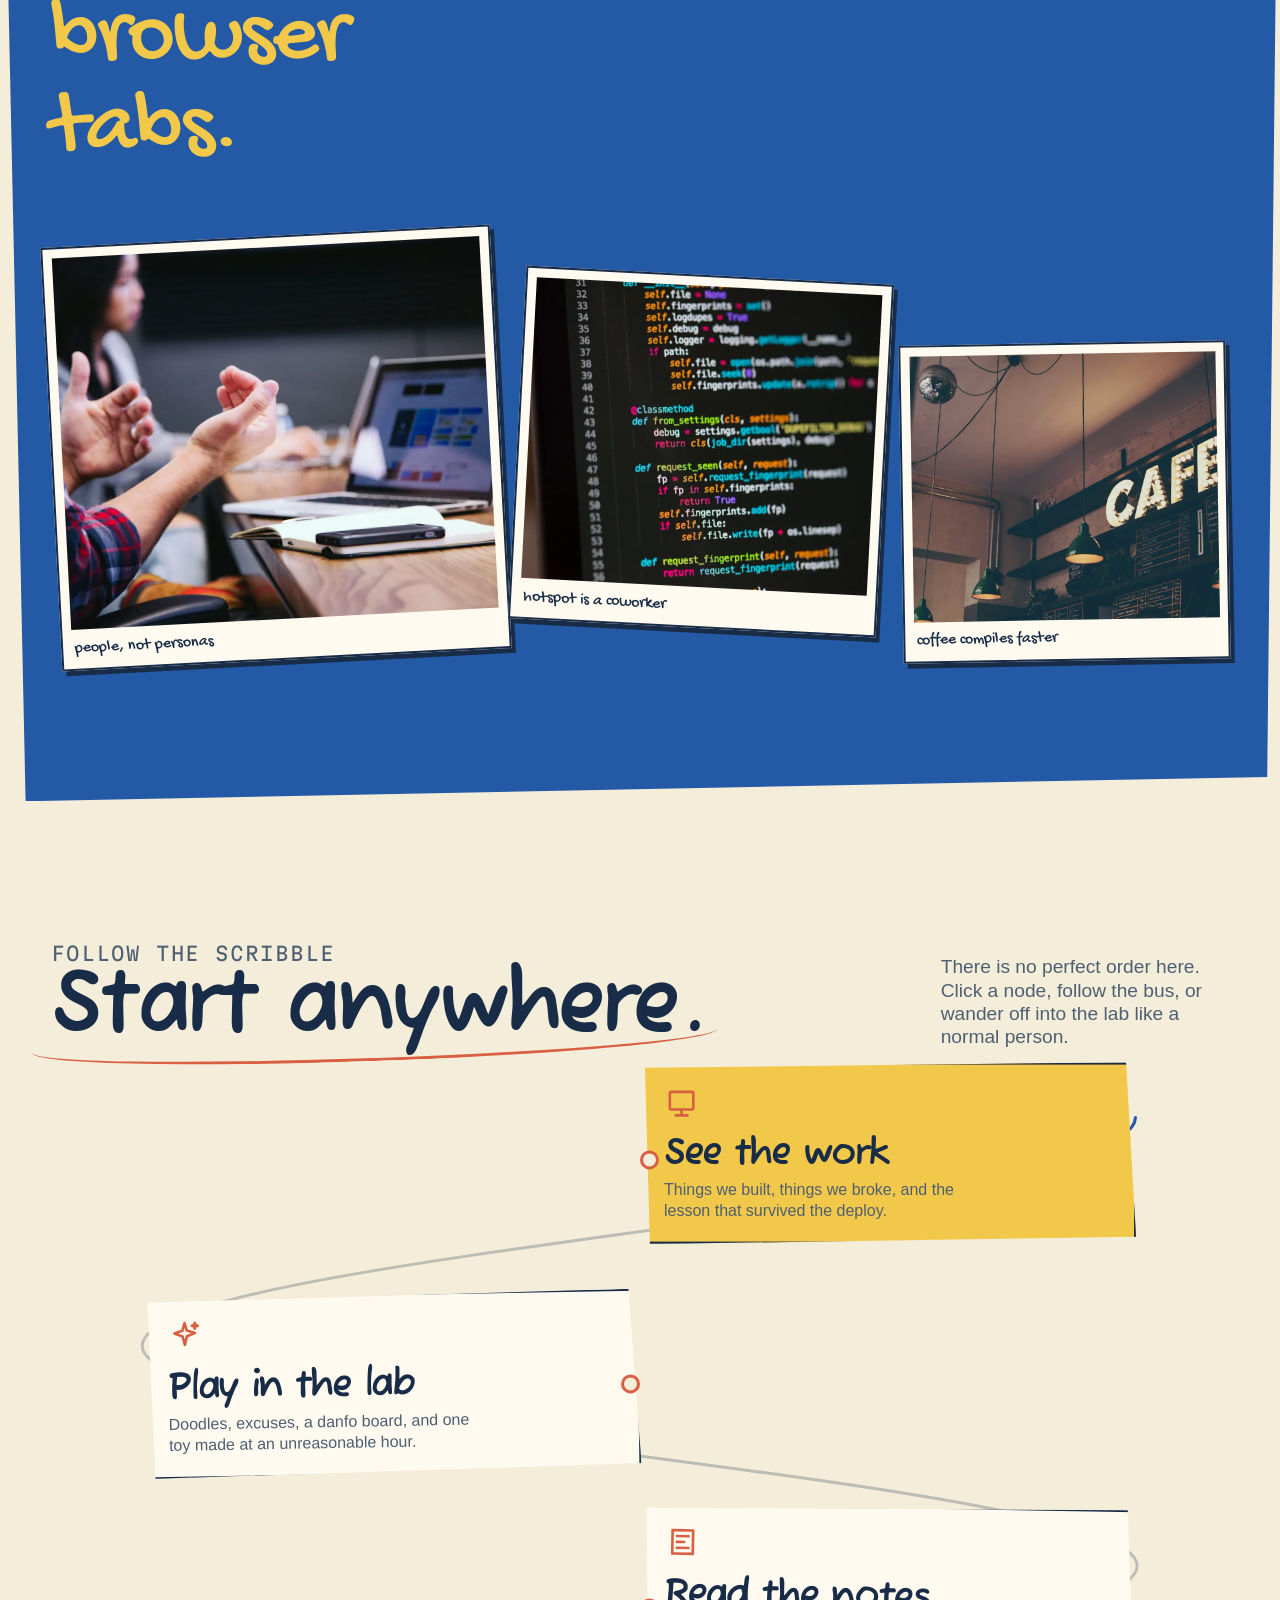
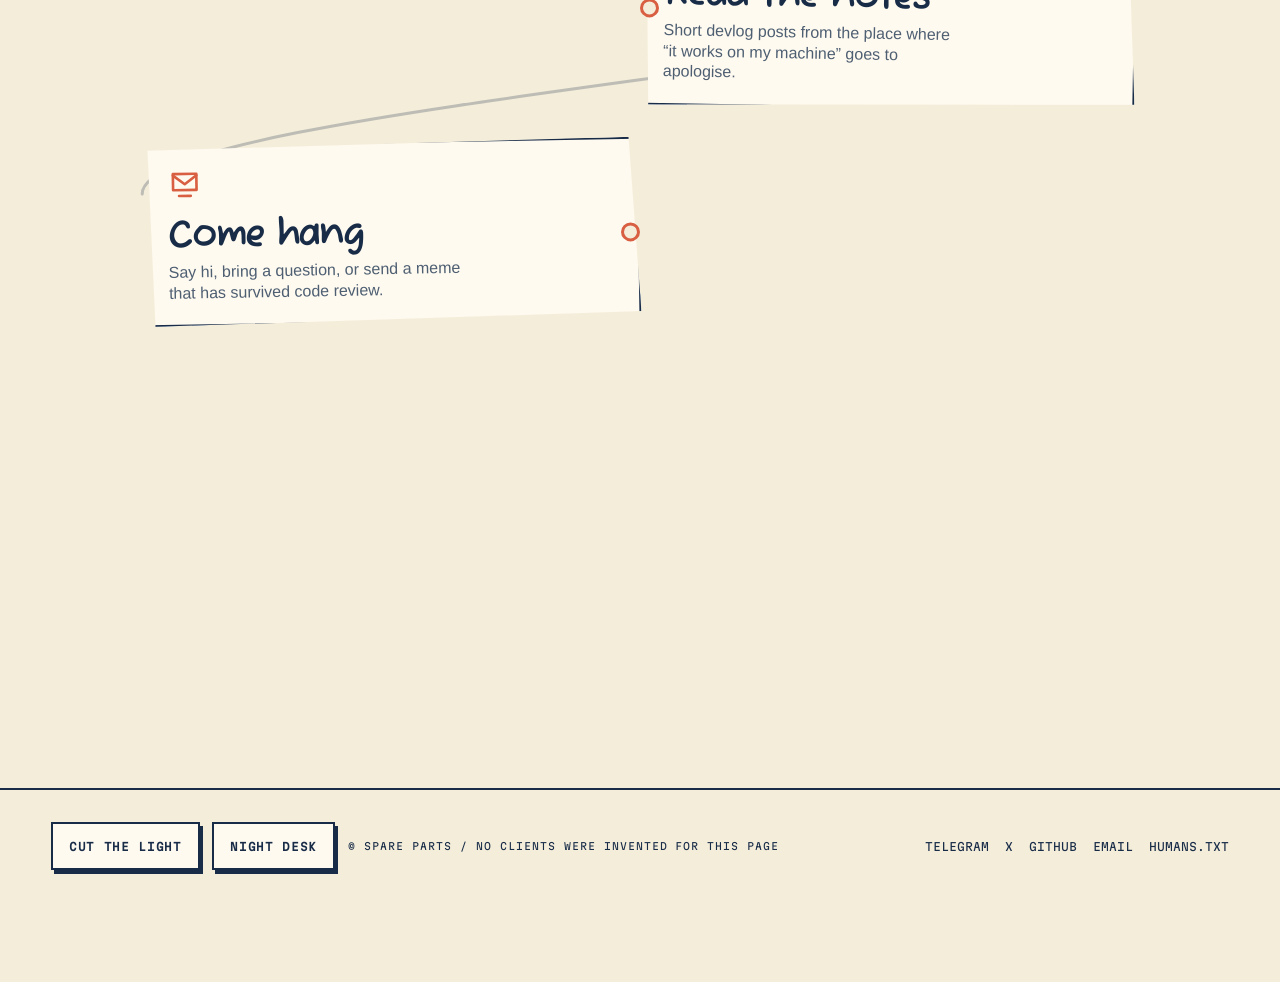
==== commit 2c3d9cf3: "fixing typo in tg link" ====
--- a/index.html
+++ b/index.html
@@ -257,7 +257,7 @@
         <span class="mono">© spare parts / no clients were invented for this page</span>
       </div>
       <div class="footer__links">
-        <a href="https://t.me/fwmoau" target="_blank" rel="noopener noreferrer">telegram</a>
+        <a href="https://t.me/fwmaou" target="_blank" rel="noopener noreferrer">telegram</a>
         <a href="https://x.com/fwmaou" target="_blank" rel="noopener noreferrer">x</a>
         <a href="https://github.com/daddymaou/sparts" target="_blank" rel="noopener noreferrer">github</a>
         <a href="mailto:daddymaouu@gmail.com">email</a>
